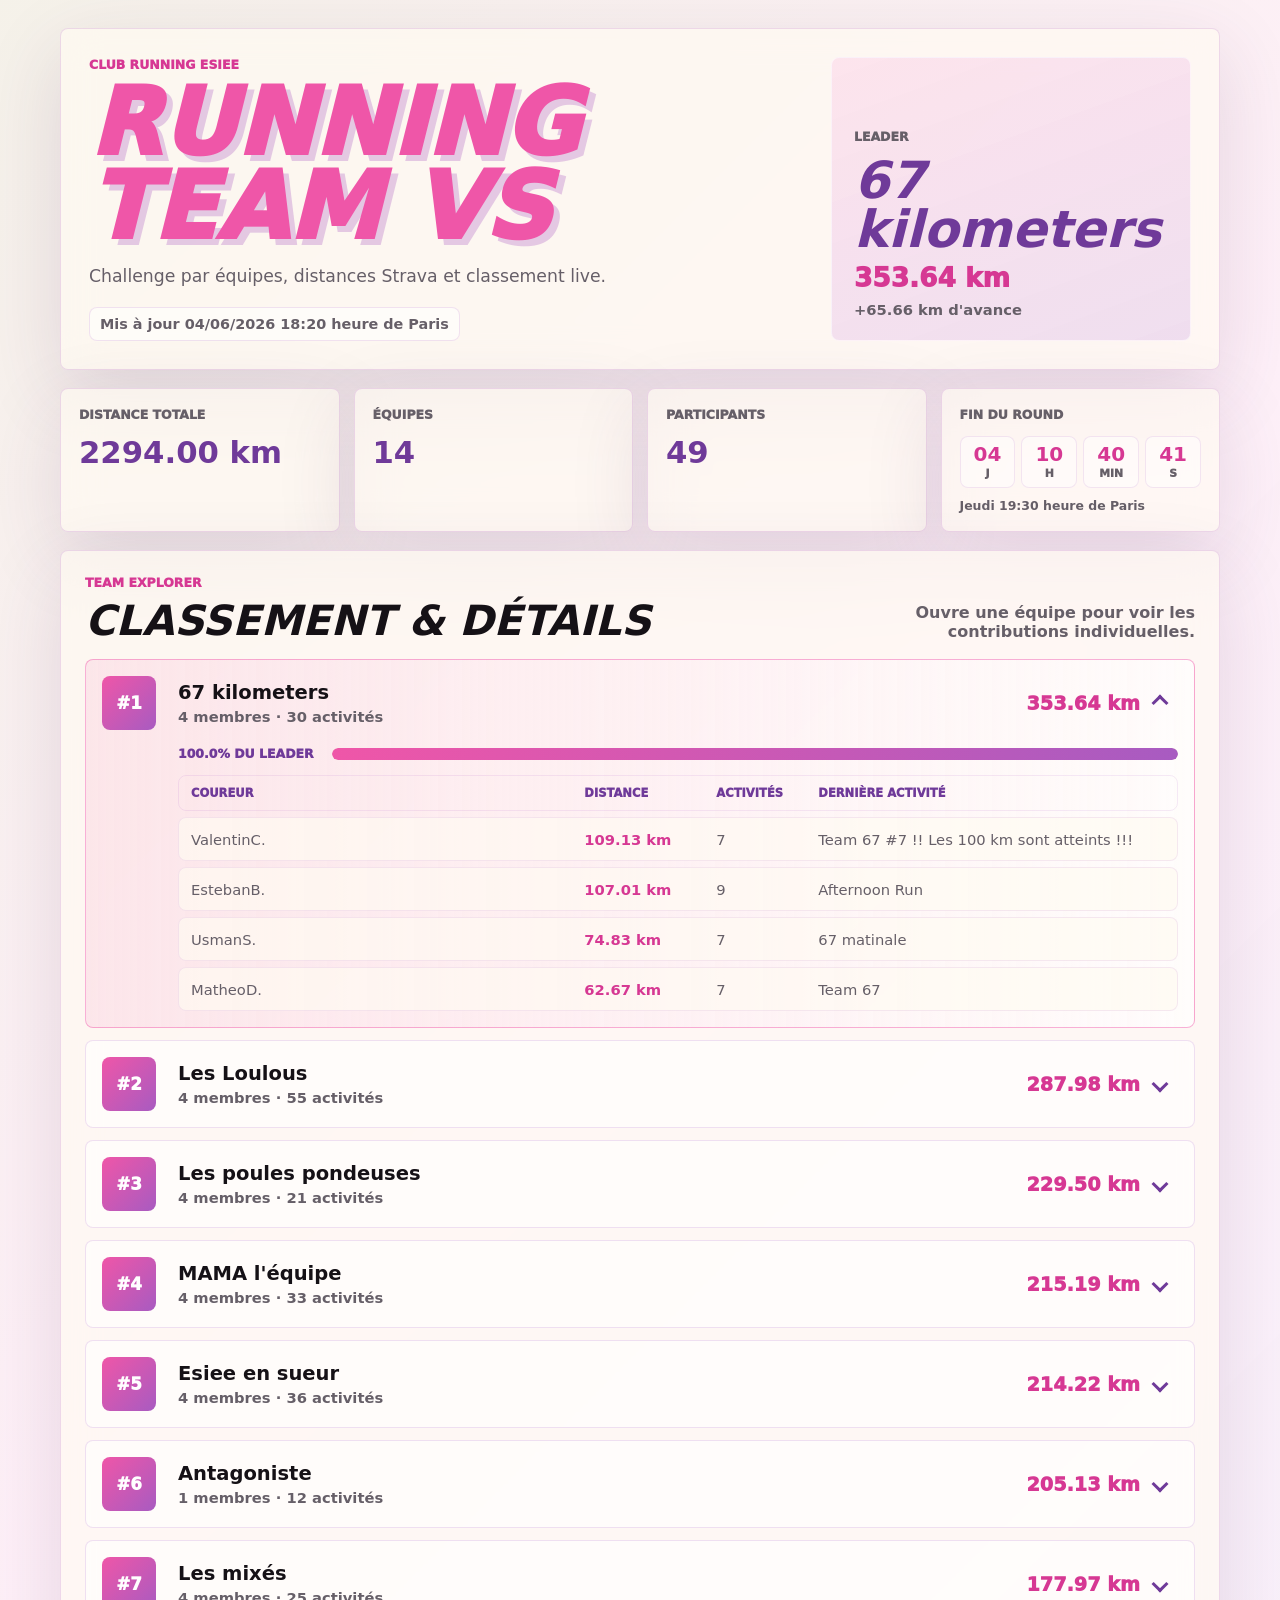
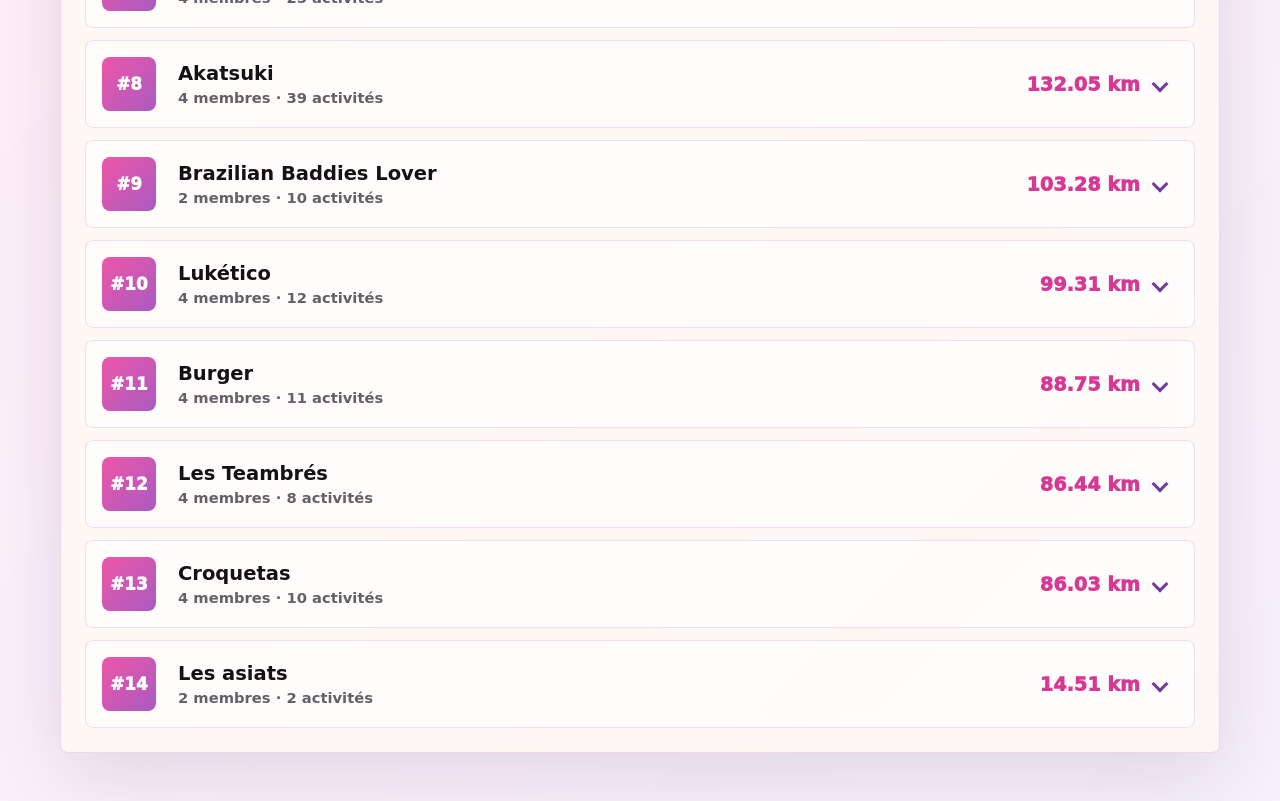
==== docs/index.html @ a60a313a "Update Strava data and site" ====
<!doctype html>
<html lang="fr">
  <head>
    <meta charset="utf-8" />
    <meta name="viewport" content="width=device-width, initial-scale=1" />
    <title>Running Team VS</title>
    <link rel="stylesheet" href="static/styles.css?v=1779998149" />
    <link rel="icon" type="image/png" href="static/favicon.png">
  </head>
  <body>
    <div class="page-shell">
      <header class="hero glass-panel">
        <div class="hero-copy">
          <p class="eyebrow">Club Running ESIEE</p>
          <h1>Running Team VS</h1>
          <p class="hero-text">Challenge par équipes, distances Strava et classement live.</p>
          
            <p class="updated">Mis à jour 04/06/2026 18:20 heure de Paris</p>
          
        </div>

        <aside class="leader-panel" aria-label="Équipe en tête">
          <span class="panel-label">Leader</span>
          <strong>67 kilometers</strong>
          <span>353.64 km</span>
          
            <small>+65.66 km d'avance</small>
          
        </aside>
      </header>

      <main>
        <section class="metrics" aria-label="Résumé du challenge">
          <article class="metric-card glass-panel">
            <span class="metric-label">Distance totale</span>
            <strong>2294.00 km</strong>
          </article>
          <article class="metric-card glass-panel">
            <span class="metric-label">Équipes</span>
            <strong>14</strong>
          </article>
          <article class="metric-card glass-panel">
            <span class="metric-label">Participants</span>
            <strong>49</strong>
          </article>
          <article class="metric-card countdown-card glass-panel" aria-live="polite">
            <span class="metric-label">Fin du round</span>
            <div class="countdown" data-countdown>
              <span><strong data-days>--</strong><small>j</small></span>
              <span><strong data-hours>--</strong><small>h</small></span>
              <span><strong data-minutes>--</strong><small>min</small></span>
              <span><strong data-seconds>--</strong><small>s</small></span>
            </div>
            <p data-countdown-label>Jeudi 19:30 heure de Paris</p>
          </article>
        </section>

        <section class="leaderboard glass-panel" aria-label="Explorateur des équipes">
          <div class="section-heading">
            <div>
              <p class="eyebrow">Team explorer</p>
              <h2>Classement & détails</h2>
            </div>
            <p>Ouvre une équipe pour voir les contributions individuelles.</p>
          </div>

          <div class="team-list">
            
              <details class="team-card is-leading" open>
                <summary>
                  <span class="rank">#1</span>
                  <span class="team-summary">
                    <span class="team-title">67 kilometers</span>
                    <span class="team-subline">4 membres · 30 activités</span>
                  </span>
                  <span class="team-score">353.64 km</span>
                  <span class="chevron" aria-hidden="true"></span>
                </summary>

                <div class="team-details">
                  <div class="progress-row">
                    <span>100.0% du leader</span>
                    <div class="progress-track" aria-label="100.0 pour cent du leader">
                      <span style="width: 100.0%"></span>
                    </div>
                  </div>

                  <div class="member-table" role="table" aria-label="Contributions individuelles">
                    <div class="member-row member-head" role="row">
                      <span role="columnheader">Coureur</span>
                      <span role="columnheader">Distance</span>
                      <span role="columnheader">Activités</span>
                      <span role="columnheader">Dernière activité</span>
                    </div>
                    
                      <div class="member-row" role="row">
                        <span role="cell" data-label="Coureur">ValentinC.</span>
                        <strong role="cell" data-label="Distance">109.13 km</strong>
                        <span role="cell" data-label="Activités">7</span>
                        <span role="cell" data-label="Dernière activité">Team 67 #7 !!
Les 100 km sont atteints !!!</span>
                      </div>
                    
                      <div class="member-row" role="row">
                        <span role="cell" data-label="Coureur">EstebanB.</span>
                        <strong role="cell" data-label="Distance">107.01 km</strong>
                        <span role="cell" data-label="Activités">9</span>
                        <span role="cell" data-label="Dernière activité">Afternoon Run</span>
                      </div>
                    
                      <div class="member-row" role="row">
                        <span role="cell" data-label="Coureur">UsmanS.</span>
                        <strong role="cell" data-label="Distance">74.83 km</strong>
                        <span role="cell" data-label="Activités">7</span>
                        <span role="cell" data-label="Dernière activité">67 matinale</span>
                      </div>
                    
                      <div class="member-row" role="row">
                        <span role="cell" data-label="Coureur">MatheoD.</span>
                        <strong role="cell" data-label="Distance">62.67 km</strong>
                        <span role="cell" data-label="Activités">7</span>
                        <span role="cell" data-label="Dernière activité">Team 67</span>
                      </div>
                    
                  </div>
                </div>
              </details>
            
              <details class="team-card" >
                <summary>
                  <span class="rank">#2</span>
                  <span class="team-summary">
                    <span class="team-title">Les Loulous</span>
                    <span class="team-subline">4 membres · 55 activités</span>
                  </span>
                  <span class="team-score">287.98 km</span>
                  <span class="chevron" aria-hidden="true"></span>
                </summary>

                <div class="team-details">
                  <div class="progress-row">
                    <span>81.4% du leader</span>
                    <div class="progress-track" aria-label="81.4 pour cent du leader">
                      <span style="width: 81.4%"></span>
                    </div>
                  </div>

                  <div class="member-table" role="table" aria-label="Contributions individuelles">
                    <div class="member-row member-head" role="row">
                      <span role="columnheader">Coureur</span>
                      <span role="columnheader">Distance</span>
                      <span role="columnheader">Activités</span>
                      <span role="columnheader">Dernière activité</span>
                    </div>
                    
                      <div class="member-row" role="row">
                        <span role="cell" data-label="Coureur">CelestinL.</span>
                        <strong role="cell" data-label="Distance">112.19 km</strong>
                        <span role="cell" data-label="Activités">8</span>
                        <span role="cell" data-label="Dernière activité">J’pensais pas que vous étiez des poucaves déçu de vous, j’pensais que vous étiez plus marrant</span>
                      </div>
                    
                      <div class="member-row" role="row">
                        <span role="cell" data-label="Coureur">LucasL.</span>
                        <strong role="cell" data-label="Distance">69.80 km</strong>
                        <span role="cell" data-label="Activités">15</span>
                        <span role="cell" data-label="Dernière activité">Course à pied dans l&#39;après-midi</span>
                      </div>
                    
                      <div class="member-row" role="row">
                        <span role="cell" data-label="Coureur">EnzoL.</span>
                        <strong role="cell" data-label="Distance">55.92 km</strong>
                        <span role="cell" data-label="Activités">23</span>
                        <span role="cell" data-label="Dernière activité">Course à pied du midi</span>
                      </div>
                    
                      <div class="member-row" role="row">
                        <span role="cell" data-label="Coureur">ThibaultL.</span>
                        <strong role="cell" data-label="Distance">50.07 km</strong>
                        <span role="cell" data-label="Activités">9</span>
                        <span role="cell" data-label="Dernière activité">Course à pied dans l&#39;après-midi</span>
                      </div>
                    
                  </div>
                </div>
              </details>
            
              <details class="team-card" >
                <summary>
                  <span class="rank">#3</span>
                  <span class="team-summary">
                    <span class="team-title">Les poules pondeuses</span>
                    <span class="team-subline">4 membres · 21 activités</span>
                  </span>
                  <span class="team-score">229.50 km</span>
                  <span class="chevron" aria-hidden="true"></span>
                </summary>

                <div class="team-details">
                  <div class="progress-row">
                    <span>64.9% du leader</span>
                    <div class="progress-track" aria-label="64.9 pour cent du leader">
                      <span style="width: 64.9%"></span>
                    </div>
                  </div>

                  <div class="member-table" role="table" aria-label="Contributions individuelles">
                    <div class="member-row member-head" role="row">
                      <span role="columnheader">Coureur</span>
                      <span role="columnheader">Distance</span>
                      <span role="columnheader">Activités</span>
                      <span role="columnheader">Dernière activité</span>
                    </div>
                    
                      <div class="member-row" role="row">
                        <span role="cell" data-label="Coureur">VincentP.</span>
                        <strong role="cell" data-label="Distance">84.54 km</strong>
                        <span role="cell" data-label="Activités">7</span>
                        <span role="cell" data-label="Dernière activité">Odpolední běh</span>
                      </div>
                    
                      <div class="member-row" role="row">
                        <span role="cell" data-label="Coureur">ClementL.</span>
                        <strong role="cell" data-label="Distance">55.53 km</strong>
                        <span role="cell" data-label="Activités">3</span>
                        <span role="cell" data-label="Dernière activité">Course à pied dans l&#39;après-midi</span>
                      </div>
                    
                      <div class="member-row" role="row">
                        <span role="cell" data-label="Coureur">YaelS.</span>
                        <strong role="cell" data-label="Distance">52.24 km</strong>
                        <span role="cell" data-label="Activités">6</span>
                        <span role="cell" data-label="Dernière activité">Lunch Run</span>
                      </div>
                    
                      <div class="member-row" role="row">
                        <span role="cell" data-label="Coureur">LeonR.</span>
                        <strong role="cell" data-label="Distance">37.19 km</strong>
                        <span role="cell" data-label="Activités">5</span>
                        <span role="cell" data-label="Dernière activité">Course à pied du midi</span>
                      </div>
                    
                  </div>
                </div>
              </details>
            
              <details class="team-card" >
                <summary>
                  <span class="rank">#4</span>
                  <span class="team-summary">
                    <span class="team-title">MAMA l&#39;équipe</span>
                    <span class="team-subline">4 membres · 33 activités</span>
                  </span>
                  <span class="team-score">215.19 km</span>
                  <span class="chevron" aria-hidden="true"></span>
                </summary>

                <div class="team-details">
                  <div class="progress-row">
                    <span>60.9% du leader</span>
                    <div class="progress-track" aria-label="60.9 pour cent du leader">
                      <span style="width: 60.9%"></span>
                    </div>
                  </div>

                  <div class="member-table" role="table" aria-label="Contributions individuelles">
                    <div class="member-row member-head" role="row">
                      <span role="columnheader">Coureur</span>
                      <span role="columnheader">Distance</span>
                      <span role="columnheader">Activités</span>
                      <span role="columnheader">Dernière activité</span>
                    </div>
                    
                      <div class="member-row" role="row">
                        <span role="cell" data-label="Coureur">AntoL.</span>
                        <strong role="cell" data-label="Distance">86.00 km</strong>
                        <span role="cell" data-label="Activités">10</span>
                        <span role="cell" data-label="Dernière activité">Petit 15 km dans le bon</span>
                      </div>
                    
                      <div class="member-row" role="row">
                        <span role="cell" data-label="Coureur">AgatheM.</span>
                        <strong role="cell" data-label="Distance">61.92 km</strong>
                        <span role="cell" data-label="Activités">12</span>
                        <span role="cell" data-label="Dernière activité">Dans les pas de Mathis</span>
                      </div>
                    
                      <div class="member-row" role="row">
                        <span role="cell" data-label="Coureur">Mederic</span>
                        <strong role="cell" data-label="Distance">35.89 km</strong>
                        <span role="cell" data-label="Activités">7</span>
                        <span role="cell" data-label="Dernière activité">Course à pied dans l&#39;après-midi</span>
                      </div>
                    
                      <div class="member-row" role="row">
                        <span role="cell" data-label="Coureur">MathisG.</span>
                        <strong role="cell" data-label="Distance">31.37 km</strong>
                        <span role="cell" data-label="Activités">4</span>
                        <span role="cell" data-label="Dernière activité">Course à pied le matin</span>
                      </div>
                    
                  </div>
                </div>
              </details>
            
              <details class="team-card" >
                <summary>
                  <span class="rank">#5</span>
                  <span class="team-summary">
                    <span class="team-title">Esiee en sueur</span>
                    <span class="team-subline">4 membres · 36 activités</span>
                  </span>
                  <span class="team-score">214.22 km</span>
                  <span class="chevron" aria-hidden="true"></span>
                </summary>

                <div class="team-details">
                  <div class="progress-row">
                    <span>60.6% du leader</span>
                    <div class="progress-track" aria-label="60.6 pour cent du leader">
                      <span style="width: 60.6%"></span>
                    </div>
                  </div>

                  <div class="member-table" role="table" aria-label="Contributions individuelles">
                    <div class="member-row member-head" role="row">
                      <span role="columnheader">Coureur</span>
                      <span role="columnheader">Distance</span>
                      <span role="columnheader">Activités</span>
                      <span role="columnheader">Dernière activité</span>
                    </div>
                    
                      <div class="member-row" role="row">
                        <span role="cell" data-label="Coureur">BenB.</span>
                        <strong role="cell" data-label="Distance">63.37 km</strong>
                        <span role="cell" data-label="Activités">6</span>
                        <span role="cell" data-label="Dernière activité">Course à pied en soirée</span>
                      </div>
                    
                      <div class="member-row" role="row">
                        <span role="cell" data-label="Coureur">EthanS.</span>
                        <strong role="cell" data-label="Distance">52.89 km</strong>
                        <span role="cell" data-label="Activités">7</span>
                        <span role="cell" data-label="Dernière activité">Course à pied dans l&#39;après-midi</span>
                      </div>
                    
                      <div class="member-row" role="row">
                        <span role="cell" data-label="Coureur">ClémentG.</span>
                        <strong role="cell" data-label="Distance">50.28 km</strong>
                        <span role="cell" data-label="Activités">11</span>
                        <span role="cell" data-label="Dernière activité">Afternoon Run</span>
                      </div>
                    
                      <div class="member-row" role="row">
                        <span role="cell" data-label="Coureur">RomaneJ.</span>
                        <strong role="cell" data-label="Distance">47.68 km</strong>
                        <span role="cell" data-label="Activités">12</span>
                        <span role="cell" data-label="Dernière activité">Course à pied du midi</span>
                      </div>
                    
                  </div>
                </div>
              </details>
            
              <details class="team-card" >
                <summary>
                  <span class="rank">#6</span>
                  <span class="team-summary">
                    <span class="team-title">Antagoniste</span>
                    <span class="team-subline">1 membres · 12 activités</span>
                  </span>
                  <span class="team-score">205.13 km</span>
                  <span class="chevron" aria-hidden="true"></span>
                </summary>

                <div class="team-details">
                  <div class="progress-row">
                    <span>58.0% du leader</span>
                    <div class="progress-track" aria-label="58.0 pour cent du leader">
                      <span style="width: 58.0%"></span>
                    </div>
                  </div>

                  <div class="member-table" role="table" aria-label="Contributions individuelles">
                    <div class="member-row member-head" role="row">
                      <span role="columnheader">Coureur</span>
                      <span role="columnheader">Distance</span>
                      <span role="columnheader">Activités</span>
                      <span role="columnheader">Dernière activité</span>
                    </div>
                    
                      <div class="member-row" role="row">
                        <span role="cell" data-label="Coureur">StanislasD.</span>
                        <strong role="cell" data-label="Distance">205.13 km</strong>
                        <span role="cell" data-label="Activités">12</span>
                        <span role="cell" data-label="Dernière activité">Les jambes cuites c&#39;est la fin pour moi</span>
                      </div>
                    
                  </div>
                </div>
              </details>
            
              <details class="team-card" >
                <summary>
                  <span class="rank">#7</span>
                  <span class="team-summary">
                    <span class="team-title">Les mixés</span>
                    <span class="team-subline">4 membres · 25 activités</span>
                  </span>
                  <span class="team-score">177.97 km</span>
                  <span class="chevron" aria-hidden="true"></span>
                </summary>

                <div class="team-details">
                  <div class="progress-row">
                    <span>50.3% du leader</span>
                    <div class="progress-track" aria-label="50.3 pour cent du leader">
                      <span style="width: 50.3%"></span>
                    </div>
                  </div>

                  <div class="member-table" role="table" aria-label="Contributions individuelles">
                    <div class="member-row member-head" role="row">
                      <span role="columnheader">Coureur</span>
                      <span role="columnheader">Distance</span>
                      <span role="columnheader">Activités</span>
                      <span role="columnheader">Dernière activité</span>
                    </div>
                    
                      <div class="member-row" role="row">
                        <span role="cell" data-label="Coureur">sg.</span>
                        <strong role="cell" data-label="Distance">56.85 km</strong>
                        <span role="cell" data-label="Activités">9</span>
                        <span role="cell" data-label="Dernière activité">Marche le soir</span>
                      </div>
                    
                      <div class="member-row" role="row">
                        <span role="cell" data-label="Coureur">CorentinB.</span>
                        <strong role="cell" data-label="Distance">42.24 km</strong>
                        <span role="cell" data-label="Activités">4</span>
                        <span role="cell" data-label="Dernière activité">Course à pied en soirée</span>
                      </div>
                    
                      <div class="member-row" role="row">
                        <span role="cell" data-label="Coureur">ThéoD.</span>
                        <strong role="cell" data-label="Distance">40.97 km</strong>
                        <span role="cell" data-label="Activités">7</span>
                        <span role="cell" data-label="Dernière activité">Evening Run</span>
                      </div>
                    
                      <div class="member-row" role="row">
                        <span role="cell" data-label="Coureur">KévinB.</span>
                        <strong role="cell" data-label="Distance">37.91 km</strong>
                        <span role="cell" data-label="Activités">5</span>
                        <span role="cell" data-label="Dernière activité">Evening Run</span>
                      </div>
                    
                  </div>
                </div>
              </details>
            
              <details class="team-card" >
                <summary>
                  <span class="rank">#8</span>
                  <span class="team-summary">
                    <span class="team-title">Akatsuki</span>
                    <span class="team-subline">4 membres · 39 activités</span>
                  </span>
                  <span class="team-score">132.05 km</span>
                  <span class="chevron" aria-hidden="true"></span>
                </summary>

                <div class="team-details">
                  <div class="progress-row">
                    <span>37.3% du leader</span>
                    <div class="progress-track" aria-label="37.3 pour cent du leader">
                      <span style="width: 37.3%"></span>
                    </div>
                  </div>

                  <div class="member-table" role="table" aria-label="Contributions individuelles">
                    <div class="member-row member-head" role="row">
                      <span role="columnheader">Coureur</span>
                      <span role="columnheader">Distance</span>
                      <span role="columnheader">Activités</span>
                      <span role="columnheader">Dernière activité</span>
                    </div>
                    
                      <div class="member-row" role="row">
                        <span role="cell" data-label="Coureur">SteveD.</span>
                        <strong role="cell" data-label="Distance">55.53 km</strong>
                        <span role="cell" data-label="Activités">25</span>
                        <span role="cell" data-label="Dernière activité">Course à pied dans l&#39;après-midi</span>
                      </div>
                    
                      <div class="member-row" role="row">
                        <span role="cell" data-label="Coureur">GeorgeM.</span>
                        <strong role="cell" data-label="Distance">35.49 km</strong>
                        <span role="cell" data-label="Activités">4</span>
                        <span role="cell" data-label="Dernière activité">Vélo</span>
                      </div>
                    
                      <div class="member-row" role="row">
                        <span role="cell" data-label="Coureur">LucieD.</span>
                        <strong role="cell" data-label="Distance">21.18 km</strong>
                        <span role="cell" data-label="Activités">4</span>
                        <span role="cell" data-label="Dernière activité">Course à pied dans l&#39;après-midi</span>
                      </div>
                    
                      <div class="member-row" role="row">
                        <span role="cell" data-label="Coureur">NolanP.</span>
                        <strong role="cell" data-label="Distance">19.84 km</strong>
                        <span role="cell" data-label="Activités">6</span>
                        <span role="cell" data-label="Dernière activité">Course à pied dans l&#39;après-midi</span>
                      </div>
                    
                  </div>
                </div>
              </details>
            
              <details class="team-card" >
                <summary>
                  <span class="rank">#9</span>
                  <span class="team-summary">
                    <span class="team-title">Brazilian Baddies Lover</span>
                    <span class="team-subline">2 membres · 10 activités</span>
                  </span>
                  <span class="team-score">103.28 km</span>
                  <span class="chevron" aria-hidden="true"></span>
                </summary>

                <div class="team-details">
                  <div class="progress-row">
                    <span>29.2% du leader</span>
                    <div class="progress-track" aria-label="29.2 pour cent du leader">
                      <span style="width: 29.2%"></span>
                    </div>
                  </div>

                  <div class="member-table" role="table" aria-label="Contributions individuelles">
                    <div class="member-row member-head" role="row">
                      <span role="columnheader">Coureur</span>
                      <span role="columnheader">Distance</span>
                      <span role="columnheader">Activités</span>
                      <span role="columnheader">Dernière activité</span>
                    </div>
                    
                      <div class="member-row" role="row">
                        <span role="cell" data-label="Coureur">NoahB.</span>
                        <strong role="cell" data-label="Distance">52.40 km</strong>
                        <span role="cell" data-label="Activités">5</span>
                        <span role="cell" data-label="Dernière activité">Course à pied matinale</span>
                      </div>
                    
                      <div class="member-row" role="row">
                        <span role="cell" data-label="Coureur">Honorable</span>
                        <strong role="cell" data-label="Distance">50.88 km</strong>
                        <span role="cell" data-label="Activités">5</span>
                        <span role="cell" data-label="Dernière activité">Kill cam fiesta 🎉</span>
                      </div>
                    
                  </div>
                </div>
              </details>
            
              <details class="team-card" >
                <summary>
                  <span class="rank">#10</span>
                  <span class="team-summary">
                    <span class="team-title">Lukético</span>
                    <span class="team-subline">4 membres · 12 activités</span>
                  </span>
                  <span class="team-score">99.31 km</span>
                  <span class="chevron" aria-hidden="true"></span>
                </summary>

                <div class="team-details">
                  <div class="progress-row">
                    <span>28.1% du leader</span>
                    <div class="progress-track" aria-label="28.1 pour cent du leader">
                      <span style="width: 28.1%"></span>
                    </div>
                  </div>

                  <div class="member-table" role="table" aria-label="Contributions individuelles">
                    <div class="member-row member-head" role="row">
                      <span role="columnheader">Coureur</span>
                      <span role="columnheader">Distance</span>
                      <span role="columnheader">Activités</span>
                      <span role="columnheader">Dernière activité</span>
                    </div>
                    
                      <div class="member-row" role="row">
                        <span role="cell" data-label="Coureur">CorentinP.</span>
                        <strong role="cell" data-label="Distance">49.07 km</strong>
                        <span role="cell" data-label="Activités">5</span>
                        <span role="cell" data-label="Dernière activité">Course à pied en soirée</span>
                      </div>
                    
                      <div class="member-row" role="row">
                        <span role="cell" data-label="Coureur">TimothéeP.</span>
                        <strong role="cell" data-label="Distance">30.10 km</strong>
                        <span role="cell" data-label="Activités">3</span>
                        <span role="cell" data-label="Dernière activité">Course à pied en soirée</span>
                      </div>
                    
                      <div class="member-row" role="row">
                        <span role="cell" data-label="Coureur">LucienP.</span>
                        <strong role="cell" data-label="Distance">20.14 km</strong>
                        <span role="cell" data-label="Activités">4</span>
                        <span role="cell" data-label="Dernière activité">Départ de champion finish pas très bon 🫪</span>
                      </div>
                    
                      <div class="member-row" role="row">
                        <span role="cell" data-label="Coureur">KevinP.</span>
                        <strong role="cell" data-label="Distance">0.00 km</strong>
                        <span role="cell" data-label="Activités">0</span>
                        <span role="cell" data-label="Dernière activité">Aucune activité comptée</span>
                      </div>
                    
                  </div>
                </div>
              </details>
            
              <details class="team-card" >
                <summary>
                  <span class="rank">#11</span>
                  <span class="team-summary">
                    <span class="team-title">Burger</span>
                    <span class="team-subline">4 membres · 11 activités</span>
                  </span>
                  <span class="team-score">88.75 km</span>
                  <span class="chevron" aria-hidden="true"></span>
                </summary>

                <div class="team-details">
                  <div class="progress-row">
                    <span>25.1% du leader</span>
                    <div class="progress-track" aria-label="25.1 pour cent du leader">
                      <span style="width: 25.1%"></span>
                    </div>
                  </div>

                  <div class="member-table" role="table" aria-label="Contributions individuelles">
                    <div class="member-row member-head" role="row">
                      <span role="columnheader">Coureur</span>
                      <span role="columnheader">Distance</span>
                      <span role="columnheader">Activités</span>
                      <span role="columnheader">Dernière activité</span>
                    </div>
                    
                      <div class="member-row" role="row">
                        <span role="cell" data-label="Coureur">BaptisteM.</span>
                        <strong role="cell" data-label="Distance">39.38 km</strong>
                        <span role="cell" data-label="Activités">5</span>
                        <span role="cell" data-label="Dernière activité">Evening Run</span>
                      </div>
                    
                      <div class="member-row" role="row">
                        <span role="cell" data-label="Coureur">SelmaR.</span>
                        <strong role="cell" data-label="Distance">31.54 km</strong>
                        <span role="cell" data-label="Activités">4</span>
                        <span role="cell" data-label="Dernière activité">Entraînement Jules verne</span>
                      </div>
                    
                      <div class="member-row" role="row">
                        <span role="cell" data-label="Coureur">CamilleF.</span>
                        <strong role="cell" data-label="Distance">17.83 km</strong>
                        <span role="cell" data-label="Activités">2</span>
                        <span role="cell" data-label="Dernière activité">Course à pied le soir</span>
                      </div>
                    
                      <div class="member-row" role="row">
                        <span role="cell" data-label="Coureur">SachaB.</span>
                        <strong role="cell" data-label="Distance">0.00 km</strong>
                        <span role="cell" data-label="Activités">0</span>
                        <span role="cell" data-label="Dernière activité">Aucune activité comptée</span>
                      </div>
                    
                  </div>
                </div>
              </details>
            
              <details class="team-card" >
                <summary>
                  <span class="rank">#12</span>
                  <span class="team-summary">
                    <span class="team-title">Les Teambrés</span>
                    <span class="team-subline">4 membres · 8 activités</span>
                  </span>
                  <span class="team-score">86.44 km</span>
                  <span class="chevron" aria-hidden="true"></span>
                </summary>

                <div class="team-details">
                  <div class="progress-row">
                    <span>24.4% du leader</span>
                    <div class="progress-track" aria-label="24.4 pour cent du leader">
                      <span style="width: 24.4%"></span>
                    </div>
                  </div>

                  <div class="member-table" role="table" aria-label="Contributions individuelles">
                    <div class="member-row member-head" role="row">
                      <span role="columnheader">Coureur</span>
                      <span role="columnheader">Distance</span>
                      <span role="columnheader">Activités</span>
                      <span role="columnheader">Dernière activité</span>
                    </div>
                    
                      <div class="member-row" role="row">
                        <span role="cell" data-label="Coureur">RomainP.</span>
                        <strong role="cell" data-label="Distance">41.77 km</strong>
                        <span role="cell" data-label="Activités">4</span>
                        <span role="cell" data-label="Dernière activité">Marquage du territoire pour assouvir la dominance</span>
                      </div>
                    
                      <div class="member-row" role="row">
                        <span role="cell" data-label="Coureur">ArsèneD.</span>
                        <strong role="cell" data-label="Distance">24.47 km</strong>
                        <span role="cell" data-label="Activités">2</span>
                        <span role="cell" data-label="Dernière activité">C&#39;était atroce</span>
                      </div>
                    
                      <div class="member-row" role="row">
                        <span role="cell" data-label="Coureur">PabloC.</span>
                        <strong role="cell" data-label="Distance">20.20 km</strong>
                        <span role="cell" data-label="Activités">2</span>
                        <span role="cell" data-label="Dernière activité">Night Run</span>
                      </div>
                    
                      <div class="member-row" role="row">
                        <span role="cell" data-label="Coureur">ThomasL.</span>
                        <strong role="cell" data-label="Distance">0.00 km</strong>
                        <span role="cell" data-label="Activités">0</span>
                        <span role="cell" data-label="Dernière activité">Aucune activité comptée</span>
                      </div>
                    
                  </div>
                </div>
              </details>
            
              <details class="team-card" >
                <summary>
                  <span class="rank">#13</span>
                  <span class="team-summary">
                    <span class="team-title">Croquetas</span>
                    <span class="team-subline">4 membres · 10 activités</span>
                  </span>
                  <span class="team-score">86.03 km</span>
                  <span class="chevron" aria-hidden="true"></span>
                </summary>

                <div class="team-details">
                  <div class="progress-row">
                    <span>24.3% du leader</span>
                    <div class="progress-track" aria-label="24.3 pour cent du leader">
                      <span style="width: 24.3%"></span>
                    </div>
                  </div>

                  <div class="member-table" role="table" aria-label="Contributions individuelles">
                    <div class="member-row member-head" role="row">
                      <span role="columnheader">Coureur</span>
                      <span role="columnheader">Distance</span>
                      <span role="columnheader">Activités</span>
                      <span role="columnheader">Dernière activité</span>
                    </div>
                    
                      <div class="member-row" role="row">
                        <span role="cell" data-label="Coureur">JulianD.</span>
                        <strong role="cell" data-label="Distance">37.70 km</strong>
                        <span role="cell" data-label="Activités">3</span>
                        <span role="cell" data-label="Dernière activité">ouai pas mal les cours</span>
                      </div>
                    
                      <div class="member-row" role="row">
                        <span role="cell" data-label="Coureur">VlIB.</span>
                        <strong role="cell" data-label="Distance">25.88 km</strong>
                        <span role="cell" data-label="Activités">2</span>
                        <span role="cell" data-label="Dernière activité">Course à pied de nuit</span>
                      </div>
                    
                      <div class="member-row" role="row">
                        <span role="cell" data-label="Coureur">AlejandraS.</span>
                        <strong role="cell" data-label="Distance">20.45 km</strong>
                        <span role="cell" data-label="Activités">4</span>
                        <span role="cell" data-label="Dernière activité">Afternoon Run</span>
                      </div>
                    
                      <div class="member-row" role="row">
                        <span role="cell" data-label="Coureur">SamyA.</span>
                        <strong role="cell" data-label="Distance">2.01 km</strong>
                        <span role="cell" data-label="Activités">1</span>
                        <span role="cell" data-label="Dernière activité">Échauffement je crois</span>
                      </div>
                    
                  </div>
                </div>
              </details>
            
              <details class="team-card" >
                <summary>
                  <span class="rank">#14</span>
                  <span class="team-summary">
                    <span class="team-title">Les asiats</span>
                    <span class="team-subline">2 membres · 2 activités</span>
                  </span>
                  <span class="team-score">14.51 km</span>
                  <span class="chevron" aria-hidden="true"></span>
                </summary>

                <div class="team-details">
                  <div class="progress-row">
                    <span>4.1% du leader</span>
                    <div class="progress-track" aria-label="4.1 pour cent du leader">
                      <span style="width: 4.1%"></span>
                    </div>
                  </div>

                  <div class="member-table" role="table" aria-label="Contributions individuelles">
                    <div class="member-row member-head" role="row">
                      <span role="columnheader">Coureur</span>
                      <span role="columnheader">Distance</span>
                      <span role="columnheader">Activités</span>
                      <span role="columnheader">Dernière activité</span>
                    </div>
                    
                      <div class="member-row" role="row">
                        <span role="cell" data-label="Coureur">LyneV.</span>
                        <strong role="cell" data-label="Distance">14.51 km</strong>
                        <span role="cell" data-label="Activités">2</span>
                        <span role="cell" data-label="Dernière activité">J-3 : Sortie de recup</span>
                      </div>
                    
                      <div class="member-row" role="row">
                        <span role="cell" data-label="Coureur">CamilleK.</span>
                        <strong role="cell" data-label="Distance">0.00 km</strong>
                        <span role="cell" data-label="Activités">0</span>
                        <span role="cell" data-label="Dernière activité">Aucune activité comptée</span>
                      </div>
                    
                  </div>
                </div>
              </details>
            
          </div>
        </section>
      </main>
    </div>

    <script>
      const parisFormatter = new Intl.DateTimeFormat("en-CA", {
        timeZone: "Europe/Paris",
        year: "numeric",
        month: "2-digit",
        day: "2-digit",
        hour: "2-digit",
        minute: "2-digit",
        second: "2-digit",
        hour12: false,
      });

      function parisParts(date) {
        const parts = Object.fromEntries(parisFormatter.formatToParts(date).map((part) => [part.type, part.value]));
        return {
          year: Number(parts.year),
          month: Number(parts.month),
          day: Number(parts.day),
          hour: Number(parts.hour),
          minute: Number(parts.minute),
          second: Number(parts.second),
        };
      }

      function parisLocalToUtc(year, month, day, hour, minute, second) {
        let utc = Date.UTC(year, month - 1, day, hour, minute, second);
        for (let i = 0; i < 2; i += 1) {
          const parts = parisParts(new Date(utc));
          const parisAsUtc = Date.UTC(parts.year, parts.month - 1, parts.day, parts.hour, parts.minute, parts.second);
          utc -= parisAsUtc - Date.UTC(year, month - 1, day, hour, minute, second);
        }
        return utc;
      }

      function nextRoundEnd(now = new Date()) {
        const parts = parisParts(now);
        const parisTodayUtc = Date.UTC(parts.year, parts.month - 1, parts.day);
        const weekday = new Date(parisTodayUtc).getUTCDay();
        const thursday = 4;
        let daysUntilThursday = (thursday - weekday + 7) % 7;
        if (
          daysUntilThursday === 0 && (parts.hour > 19 || (parts.hour === 19 && (parts.minute > 30 || parts.second > 0)))
        ) {
            daysUntilThursday = 7;
        }
        const targetDay = new Date(Date.UTC(parts.year, parts.month - 1, parts.day + daysUntilThursday));
        return parisLocalToUtc(
          targetDay.getUTCFullYear(),
          targetDay.getUTCMonth() + 1,
          targetDay.getUTCDate(),
          19,
          30,
          0,
        );
     }

      function renderCountdown() {
        const target = nextRoundEnd();
        let remaining = Math.max(0, target - Date.now());
        const days = Math.floor(remaining / 86400000);
        remaining -= days * 86400000;
        const hours = Math.floor(remaining / 3600000);
        remaining -= hours * 3600000;
        const minutes = Math.floor(remaining / 60000);
        remaining -= minutes * 60000;
        const seconds = Math.floor(remaining / 1000);

        document.querySelector("[data-days]").textContent = String(days).padStart(2, "0");
        document.querySelector("[data-hours]").textContent = String(hours).padStart(2, "0");
        document.querySelector("[data-minutes]").textContent = String(minutes).padStart(2, "0");
        document.querySelector("[data-seconds]").textContent = String(seconds).padStart(2, "0");
      }

      renderCountdown();
      window.setInterval(renderCountdown, 1000);
    </script>
  </body>
</html>
---- docs/static/styles.css ----
:root {
  --ink: #151116;
  --muted: #665f68;
  --paper: #f5f1e9;
  --panel: rgba(255, 250, 242, 0.66);
  --line: rgba(168, 91, 193, 0.2);
  --pink: #ef56a8;
  --pink-deep: #d63893;
  --violet: #a85bc1;
  --violet-deep: #6f3a99;
  --sun: #f0d789;
  font-family: Inter, ui-sans-serif, system-ui, -apple-system, BlinkMacSystemFont, "Segoe UI", sans-serif;
  background: var(--paper);
  color: var(--ink);
}

* {
  box-sizing: border-box;
}

body {
  min-height: 100vh;
  margin: 0;
  background:
    linear-gradient(135deg, rgba(245, 241, 233, 0.9), rgba(255, 239, 249, 0.9) 42%, rgba(247, 241, 254, 0.92)),
    var(--paper);
}

body::before {
  position: fixed;
  inset: 0;
  z-index: -1;
  content: "";
  background-image:
    linear-gradient(150deg, rgba(239, 86, 168, 0.14), transparent 34%, rgba(168, 91, 193, 0.12) 68%, transparent),
    linear-gradient(115deg, transparent 0 42px, rgba(168, 91, 193, 0.08) 43px 44px, transparent 45px 86px);
}

.page-shell {
  width: min(1160px, calc(100% - 32px));
  margin: 0 auto;
  padding: 28px 0 48px;
}

.glass-panel {
  border: 1px solid var(--line);
  border-radius: 8px;
  background: var(--panel);
  box-shadow: 0 24px 80px rgba(78, 40, 92, 0.14);
  backdrop-filter: blur(18px);
}

.hero {
  display: grid;
  grid-template-columns: minmax(0, 1fr) minmax(280px, 360px);
  gap: 28px;
  align-items: stretch;
  min-height: 310px;
  padding: 28px;
  overflow: hidden;
}

.hero-copy {
  display: flex;
  flex-direction: column;
  justify-content: center;
}

.eyebrow {
  margin: 0 0 10px;
  color: var(--pink-deep);
  font-size: 0.78rem;
  font-weight: 950;
  text-transform: uppercase;
}

h1,
h2,
h3,
p {
  margin-top: 0;
}

h1 {
  max-width: 680px;
  margin-bottom: 14px;
  color: var(--pink);
  font-size: clamp(3rem, 8vw, 5.8rem);
  font-style: italic;
  font-weight: 950;
  line-height: 0.9;
  text-transform: uppercase;
  text-shadow: 6px 6px 0 rgba(168, 91, 193, 0.3);
}

.hero-text {
  max-width: 560px;
  margin-bottom: 16px;
  color: var(--muted);
  font-size: 1.08rem;
  line-height: 1.6;
}

.updated {
  width: fit-content;
  margin: 0;
  padding: 8px 10px;
  border: 1px solid rgba(168, 91, 193, 0.16);
  border-radius: 8px;
  background: rgba(255, 255, 255, 0.52);
  color: var(--muted);
  font-size: 0.9rem;
  font-weight: 850;
}

.leader-panel {
  display: flex;
  flex-direction: column;
  justify-content: end;
  min-height: 250px;
  padding: 22px;
  border: 1px solid rgba(255, 255, 255, 0.58);
  border-radius: 8px;
  background:
    linear-gradient(160deg, rgba(239, 86, 168, 0.14), rgba(168, 91, 193, 0.18)),
    rgba(255, 255, 255, 0.48);
}

.panel-label,
.metric-label {
  color: var(--muted);
  font-size: 0.78rem;
  font-weight: 950;
  text-transform: uppercase;
}

.leader-panel strong {
  margin: 12px 0 8px;
  color: var(--violet-deep);
  font-size: clamp(2rem, 4vw, 3.4rem);
  font-style: italic;
  line-height: 0.95;
}

.leader-panel span:last-of-type {
  color: var(--pink-deep);
  font-size: 1.65rem;
  font-weight: 950;
}

.leader-panel small {
  margin-top: 8px;
  color: var(--muted);
  font-size: 0.92rem;
  font-weight: 850;
}

.metrics {
  display: grid;
  grid-template-columns: repeat(4, minmax(0, 1fr));
  gap: 14px;
  margin: 18px 0;
}

.metric-card {
  min-height: 118px;
  padding: 18px;
}

.metric-label {
  display: block;
  margin-bottom: 14px;
}

.metric-card strong {
  display: block;
  color: var(--violet-deep);
  font-size: clamp(1.35rem, 2.4vw, 2.1rem);
  line-height: 1.05;
}

.countdown-card {
  display: flex;
  flex-direction: column;
}

.countdown {
  display: grid;
  grid-template-columns: repeat(4, minmax(0, 1fr));
  gap: 6px;
}

.countdown span {
  min-width: 0;
  padding: 7px 5px;
  border: 1px solid rgba(168, 91, 193, 0.14);
  border-radius: 8px;
  background: rgba(255, 255, 255, 0.46);
  text-align: center;
}

.countdown strong {
  color: var(--pink-deep);
  font-size: 1.25rem;
}

.countdown small {
  display: block;
  margin-top: 2px;
  color: var(--muted);
  font-size: 0.68rem;
  font-weight: 950;
  text-transform: uppercase;
}

.countdown-card p {
  margin: 10px 0 0;
  color: var(--muted);
  font-size: 0.78rem;
  font-weight: 800;
}

.leaderboard {
  padding: 24px;
}

.section-heading {
  display: flex;
  gap: 16px;
  align-items: end;
  justify-content: space-between;
  margin-bottom: 18px;
}

.section-heading h2 {
  margin: 0;
  font-size: clamp(1.65rem, 4vw, 2.6rem);
  font-style: italic;
  line-height: 1;
  text-transform: uppercase;
}

.section-heading > p {
  max-width: 320px;
  margin: 0;
  color: var(--muted);
  font-weight: 750;
  text-align: right;
}

.team-list {
  display: grid;
  gap: 12px;
}

.team-card {
  border: 1px solid rgba(168, 91, 193, 0.18);
  border-radius: 8px;
  background: rgba(255, 255, 255, 0.62);
  overflow: hidden;
}

.team-card.is-leading {
  border-color: rgba(239, 86, 168, 0.45);
  background: linear-gradient(90deg, rgba(239, 86, 168, 0.11), rgba(255, 255, 255, 0.66));
}

.team-card summary {
  display: grid;
  grid-template-columns: 62px minmax(0, 1fr) auto 24px;
  gap: 14px;
  align-items: center;
  padding: 16px;
  cursor: pointer;
  list-style: none;
}

.team-card summary::-webkit-details-marker {
  display: none;
}

.rank {
  display: grid;
  width: 54px;
  height: 54px;
  place-items: center;
  border-radius: 8px;
  background: linear-gradient(135deg, var(--pink), var(--violet));
  color: white;
  font-size: 1.05rem;
  font-weight: 950;
}

.team-summary {
  min-width: 0;
}

.team-title {
  display: block;
  color: var(--ink);
  font-size: 1.22rem;
  font-weight: 900;
}

.team-subline {
  display: block;
  margin-top: 4px;
  color: var(--muted);
  font-size: 0.92rem;
  font-weight: 760;
}

.team-score {
  color: var(--pink-deep);
  font-size: 1.2rem;
  font-weight: 950;
  white-space: nowrap;
}

.chevron {
  width: 12px;
  height: 12px;
  border-right: 3px solid var(--violet-deep);
  border-bottom: 3px solid var(--violet-deep);
  transform: rotate(45deg);
  transition: transform 160ms ease;
}

.team-card[open] .chevron {
  transform: rotate(225deg);
}

.team-details {
  padding: 0 16px 16px 92px;
}

.progress-row {
  display: grid;
  grid-template-columns: 140px minmax(0, 1fr);
  gap: 14px;
  align-items: center;
  margin-bottom: 14px;
  color: var(--violet-deep);
  font-size: 0.78rem;
  font-weight: 950;
  text-transform: uppercase;
}

.progress-track {
  height: 12px;
  overflow: hidden;
  border-radius: 999px;
  background: #efe5db;
}

.progress-track span {
  display: block;
  height: 100%;
  border-radius: inherit;
  background: linear-gradient(90deg, var(--pink), var(--violet));
}

.member-table {
  display: grid;
  gap: 6px;
}

.member-row {
  display: grid;
  grid-template-columns: 1.1fr 120px 90px minmax(160px, 1fr);
  gap: 12px;
  align-items: center;
  min-height: 44px;
  padding: 10px 12px;
  border: 1px solid rgba(168, 91, 193, 0.12);
  border-radius: 8px;
  background: rgba(255, 250, 242, 0.66);
  color: var(--muted);
  font-size: 0.92rem;
}

.member-head {
  min-height: 34px;
  background: transparent;
  color: var(--violet-deep);
  font-size: 0.72rem;
  font-weight: 950;
  text-transform: uppercase;
}

.member-row span,
.member-row strong {
  min-width: 0;
  overflow-wrap: anywhere;
}

.member-row strong {
  color: var(--pink-deep);
}

.member-empty,
.empty-state {
  padding: 22px;
  border: 1px dashed rgba(168, 91, 193, 0.4);
  border-radius: 8px;
  color: var(--muted);
  text-align: center;
}

@media (max-width: 900px) {
  .hero,
  .metrics {
    grid-template-columns: 1fr;
  }

  .leader-panel {
    min-height: 190px;
  }

  .section-heading {
    display: block;
  }

  .section-heading > p {
    margin-top: 10px;
    text-align: left;
  }
}

@media (max-width: 700px) {
  .page-shell {
    width: min(100% - 24px, 1120px);
    padding: 12px 0 28px;
  }

  .hero,
  .leaderboard {
    padding: 14px;
  }

  .hero {
    gap: 12px;
    min-height: 0;
  }

  h1 {
    margin-bottom: 10px;
    font-size: 2.85rem;
    line-height: 0.92;
    text-shadow: 4px 4px 0 rgba(168, 91, 193, 0.24);
  }

  .hero-text {
    margin-bottom: 12px;
    font-size: 0.98rem;
    line-height: 1.45;
  }

  .updated {
    width: 100%;
    font-size: 0.82rem;
  }

  .leader-panel {
    min-height: 0;
    padding: 14px;
  }

  .leader-panel strong {
    margin: 8px 0 4px;
    font-size: 2rem;
  }

  .leader-panel span:last-of-type {
    font-size: 1.35rem;
  }

  .metrics {
    grid-template-columns: repeat(2, minmax(0, 1fr));
    gap: 10px;
    margin: 12px 0;
  }

  .metric-card {
    min-height: 96px;
    padding: 13px;
  }

  .metric-label {
    margin-bottom: 9px;
    font-size: 0.7rem;
  }

  .metric-card strong {
    font-size: 1.45rem;
  }

  .countdown-card {
    grid-column: 1 / -1;
  }

  .countdown span {
    padding: 6px 4px;
  }

  .section-heading {
    margin-bottom: 12px;
  }

  .section-heading h2 {
    font-size: 1.7rem;
  }

  .section-heading > p {
    display: none;
  }

  .team-card summary {
    grid-template-columns: 46px minmax(0, 1fr) 18px;
    gap: 8px 10px;
    padding: 12px;
  }

  .rank {
    width: 44px;
    height: 44px;
    font-size: 0.95rem;
  }

  .team-title {
    font-size: 1.05rem;
  }

  .team-subline {
    font-size: 0.82rem;
  }

  .team-score {
    grid-column: 2 / 3;
    grid-row: 2;
    justify-self: start;
    font-size: 1.05rem;
  }

  .chevron {
    grid-column: 3;
    grid-row: 1;
  }

  .team-details {
    padding: 0 12px 12px;
  }

  .progress-row {
    grid-template-columns: 1fr;
    gap: 8px;
    margin-bottom: 10px;
  }

  .member-row {
    grid-template-columns: 1fr;
    gap: 8px;
    min-height: 0;
    padding: 12px;
  }

  .member-head {
    display: none;
  }

  .member-row span,
  .member-row strong {
    display: flex;
    gap: 12px;
    align-items: baseline;
    justify-content: space-between;
  }

  .member-row span::before,
  .member-row strong::before {
    flex: 0 0 auto;
    color: var(--violet-deep);
    font-size: 0.68rem;
    font-weight: 950;
    text-transform: uppercase;
    content: attr(data-label);
  }

  .member-row span:first-child {
    display: block;
    color: var(--ink);
    font-size: 1rem;
    font-weight: 900;
  }

  .member-row span:first-child::before {
    display: none;
  }
}

@media (max-width: 380px) {
  .page-shell {
    width: min(100% - 16px, 1120px);
  }

  h1 {
    font-size: 2.35rem;
  }

  .metrics {
    grid-template-columns: 1fr;
  }

  .team-card summary {
    grid-template-columns: 40px minmax(0, 1fr) 16px;
  }

  .rank {
    width: 38px;
    height: 38px;
  }
}
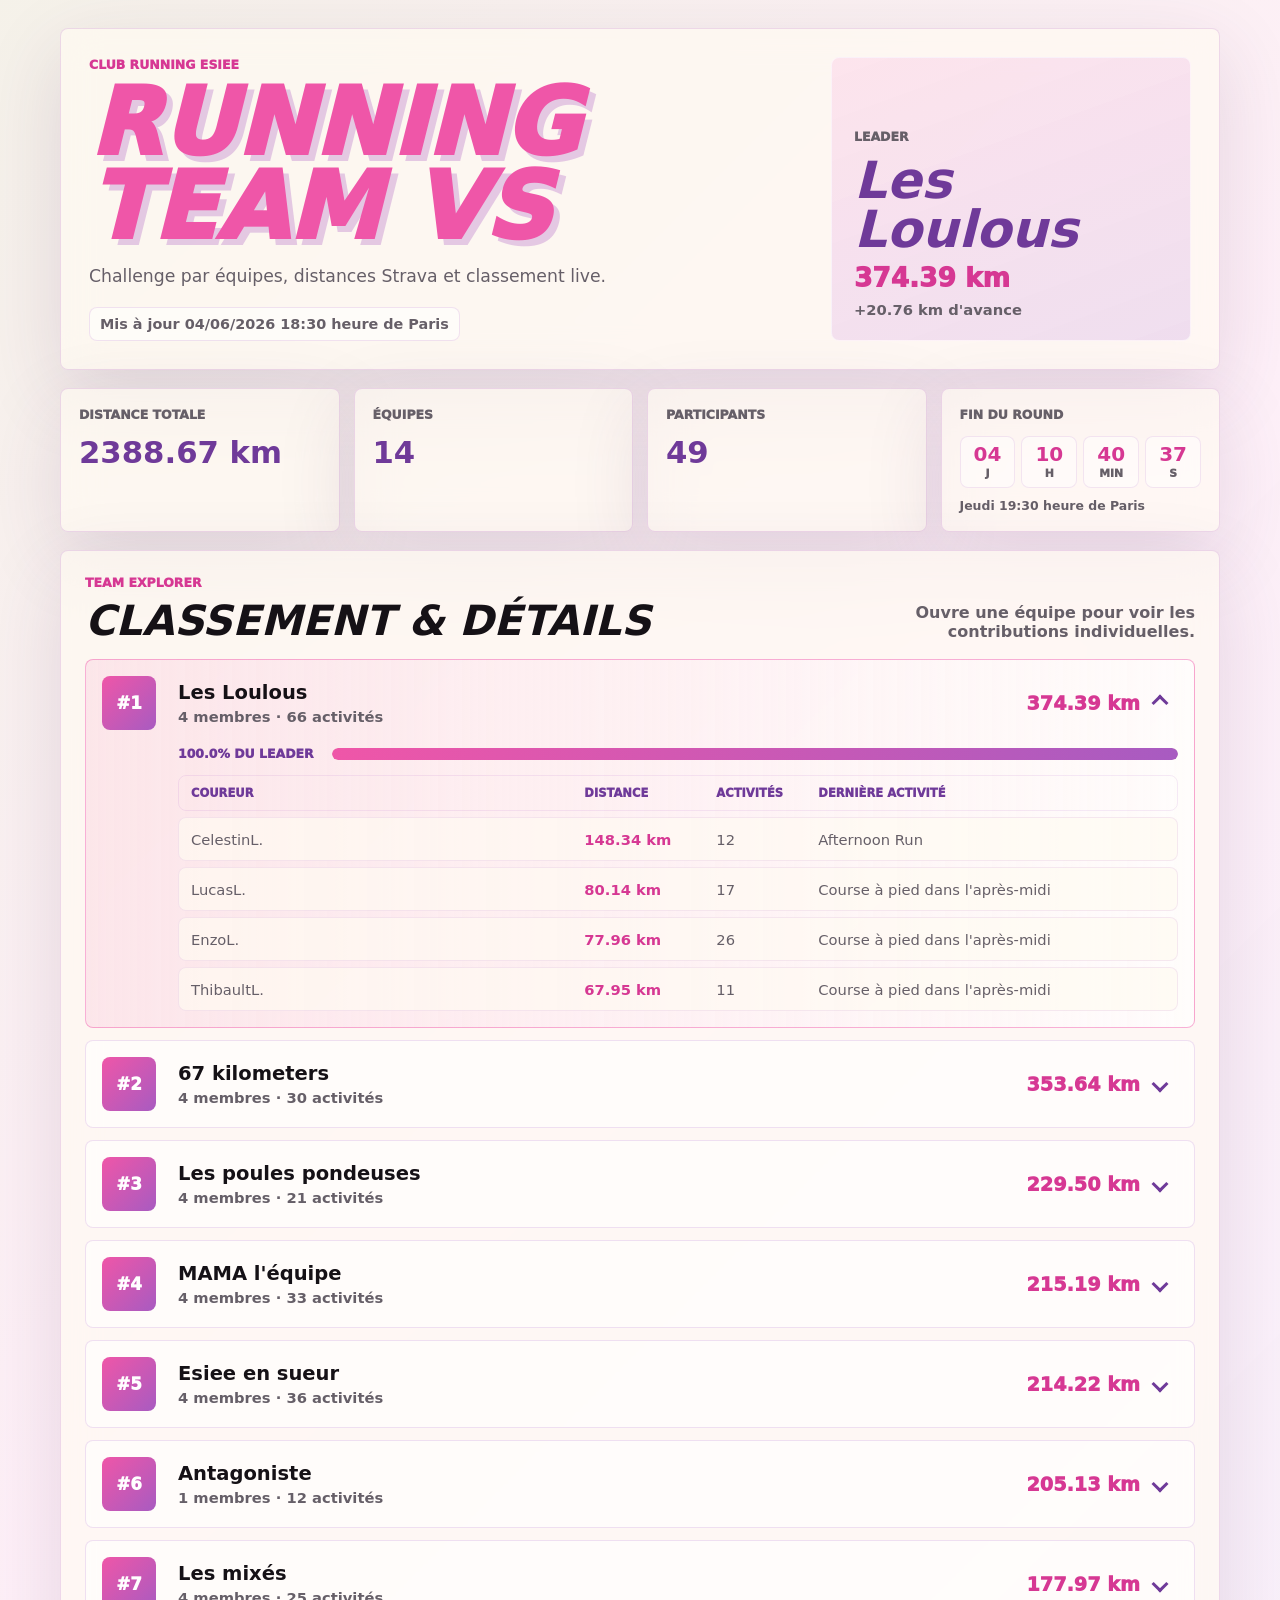
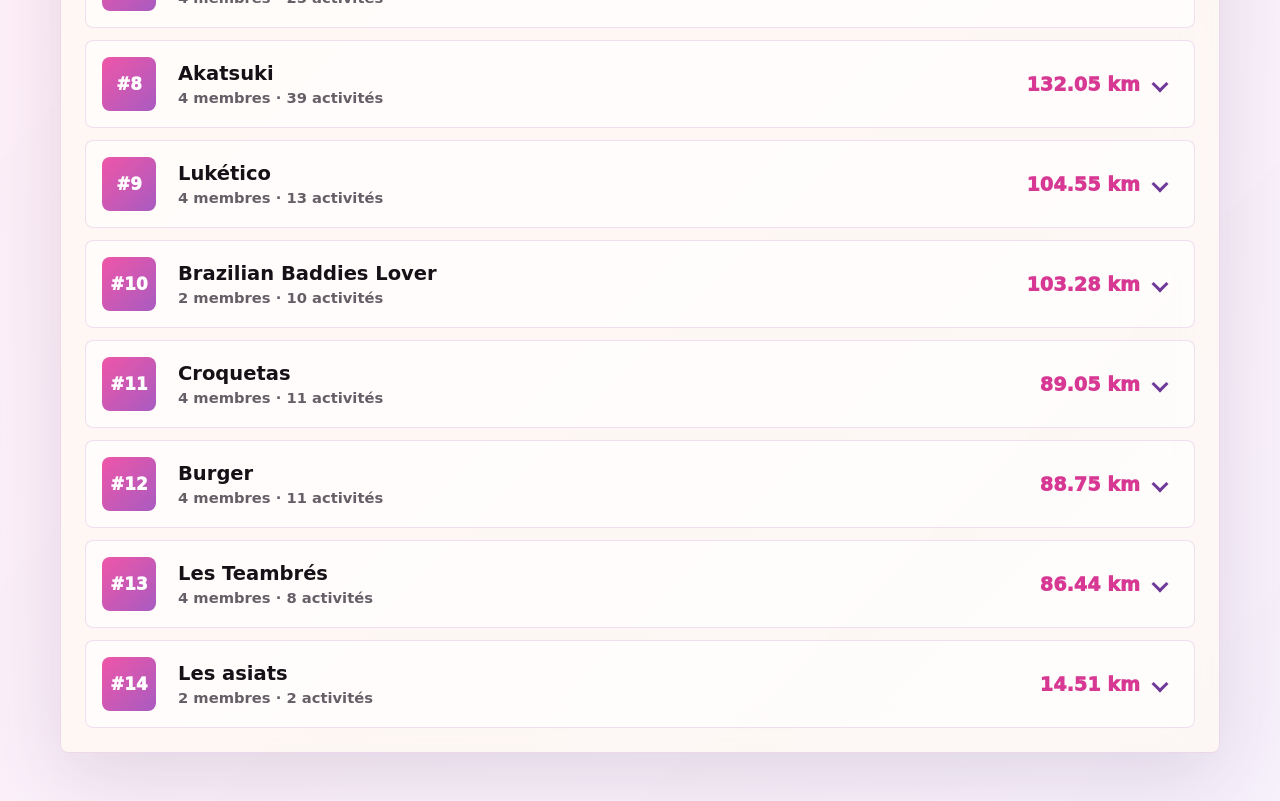
==== commit e6a83f1c: "Update Strava data and site" ====
--- a/docs/index.html
+++ b/docs/index.html
@@ -15,16 +15,16 @@
           <h1>Running Team VS</h1>
           <p class="hero-text">Challenge par équipes, distances Strava et classement live.</p>
           
-            <p class="updated">Mis à jour 04/06/2026 18:20 heure de Paris</p>
+            <p class="updated">Mis à jour 04/06/2026 18:30 heure de Paris</p>
           
         </div>
 
         <aside class="leader-panel" aria-label="Équipe en tête">
           <span class="panel-label">Leader</span>
-          <strong>67 kilometers</strong>
-          <span>353.64 km</span>
+          <strong>Les Loulous</strong>
+          <span>374.39 km</span>
           
-            <small>+65.66 km d'avance</small>
+            <small>+20.76 km d'avance</small>
           
         </aside>
       </header>
@@ -33,7 +33,7 @@
         <section class="metrics" aria-label="Résumé du challenge">
           <article class="metric-card glass-panel">
             <span class="metric-label">Distance totale</span>
-            <strong>2294.00 km</strong>
+            <strong>2388.67 km</strong>
           </article>
           <article class="metric-card glass-panel">
             <span class="metric-label">Équipes</span>
@@ -70,10 +70,10 @@
                 <summary>
                   <span class="rank">#1</span>
                   <span class="team-summary">
-                    <span class="team-title">67 kilometers</span>
-                    <span class="team-subline">4 membres · 30 activités</span>
-                  </span>
-                  <span class="team-score">353.64 km</span>
+                    <span class="team-title">Les Loulous</span>
+                    <span class="team-subline">4 membres · 66 activités</span>
+                  </span>
+                  <span class="team-score">374.39 km</span>
                   <span class="chevron" aria-hidden="true"></span>
                 </summary>
 
@@ -82,6 +82,65 @@
                     <span>100.0% du leader</span>
                     <div class="progress-track" aria-label="100.0 pour cent du leader">
                       <span style="width: 100.0%"></span>
+                    </div>
+                  </div>
+
+                  <div class="member-table" role="table" aria-label="Contributions individuelles">
+                    <div class="member-row member-head" role="row">
+                      <span role="columnheader">Coureur</span>
+                      <span role="columnheader">Distance</span>
+                      <span role="columnheader">Activités</span>
+                      <span role="columnheader">Dernière activité</span>
+                    </div>
+                    
+                      <div class="member-row" role="row">
+                        <span role="cell" data-label="Coureur">CelestinL.</span>
+                        <strong role="cell" data-label="Distance">148.34 km</strong>
+                        <span role="cell" data-label="Activités">12</span>
+                        <span role="cell" data-label="Dernière activité">Afternoon Run</span>
+                      </div>
+                    
+                      <div class="member-row" role="row">
+                        <span role="cell" data-label="Coureur">LucasL.</span>
+                        <strong role="cell" data-label="Distance">80.14 km</strong>
+                        <span role="cell" data-label="Activités">17</span>
+                        <span role="cell" data-label="Dernière activité">Course à pied dans l&#39;après-midi</span>
+                      </div>
+                    
+                      <div class="member-row" role="row">
+                        <span role="cell" data-label="Coureur">EnzoL.</span>
+                        <strong role="cell" data-label="Distance">77.96 km</strong>
+                        <span role="cell" data-label="Activités">26</span>
+                        <span role="cell" data-label="Dernière activité">Course à pied dans l&#39;après-midi</span>
+                      </div>
+                    
+                      <div class="member-row" role="row">
+                        <span role="cell" data-label="Coureur">ThibaultL.</span>
+                        <strong role="cell" data-label="Distance">67.95 km</strong>
+                        <span role="cell" data-label="Activités">11</span>
+                        <span role="cell" data-label="Dernière activité">Course à pied dans l&#39;après-midi</span>
+                      </div>
+                    
+                  </div>
+                </div>
+              </details>
+            
+              <details class="team-card" >
+                <summary>
+                  <span class="rank">#2</span>
+                  <span class="team-summary">
+                    <span class="team-title">67 kilometers</span>
+                    <span class="team-subline">4 membres · 30 activités</span>
+                  </span>
+                  <span class="team-score">353.64 km</span>
+                  <span class="chevron" aria-hidden="true"></span>
+                </summary>
+
+                <div class="team-details">
+                  <div class="progress-row">
+                    <span>94.5% du leader</span>
+                    <div class="progress-track" aria-label="94.5 pour cent du leader">
+                      <span style="width: 94.5%"></span>
                     </div>
                   </div>
 
@@ -128,65 +187,6 @@
             
               <details class="team-card" >
                 <summary>
-                  <span class="rank">#2</span>
-                  <span class="team-summary">
-                    <span class="team-title">Les Loulous</span>
-                    <span class="team-subline">4 membres · 55 activités</span>
-                  </span>
-                  <span class="team-score">287.98 km</span>
-                  <span class="chevron" aria-hidden="true"></span>
-                </summary>
-
-                <div class="team-details">
-                  <div class="progress-row">
-                    <span>81.4% du leader</span>
-                    <div class="progress-track" aria-label="81.4 pour cent du leader">
-                      <span style="width: 81.4%"></span>
-                    </div>
-                  </div>
-
-                  <div class="member-table" role="table" aria-label="Contributions individuelles">
-                    <div class="member-row member-head" role="row">
-                      <span role="columnheader">Coureur</span>
-                      <span role="columnheader">Distance</span>
-                      <span role="columnheader">Activités</span>
-                      <span role="columnheader">Dernière activité</span>
-                    </div>
-                    
-                      <div class="member-row" role="row">
-                        <span role="cell" data-label="Coureur">CelestinL.</span>
-                        <strong role="cell" data-label="Distance">112.19 km</strong>
-                        <span role="cell" data-label="Activités">8</span>
-                        <span role="cell" data-label="Dernière activité">J’pensais pas que vous étiez des poucaves déçu de vous, j’pensais que vous étiez plus marrant</span>
-                      </div>
-                    
-                      <div class="member-row" role="row">
-                        <span role="cell" data-label="Coureur">LucasL.</span>
-                        <strong role="cell" data-label="Distance">69.80 km</strong>
-                        <span role="cell" data-label="Activités">15</span>
-                        <span role="cell" data-label="Dernière activité">Course à pied dans l&#39;après-midi</span>
-                      </div>
-                    
-                      <div class="member-row" role="row">
-                        <span role="cell" data-label="Coureur">EnzoL.</span>
-                        <strong role="cell" data-label="Distance">55.92 km</strong>
-                        <span role="cell" data-label="Activités">23</span>
-                        <span role="cell" data-label="Dernière activité">Course à pied du midi</span>
-                      </div>
-                    
-                      <div class="member-row" role="row">
-                        <span role="cell" data-label="Coureur">ThibaultL.</span>
-                        <strong role="cell" data-label="Distance">50.07 km</strong>
-                        <span role="cell" data-label="Activités">9</span>
-                        <span role="cell" data-label="Dernière activité">Course à pied dans l&#39;après-midi</span>
-                      </div>
-                    
-                  </div>
-                </div>
-              </details>
-            
-              <details class="team-card" >
-                <summary>
                   <span class="rank">#3</span>
                   <span class="team-summary">
                     <span class="team-title">Les poules pondeuses</span>
@@ -198,9 +198,9 @@
 
                 <div class="team-details">
                   <div class="progress-row">
-                    <span>64.9% du leader</span>
-                    <div class="progress-track" aria-label="64.9 pour cent du leader">
-                      <span style="width: 64.9%"></span>
+                    <span>61.3% du leader</span>
+                    <div class="progress-track" aria-label="61.3 pour cent du leader">
+                      <span style="width: 61.3%"></span>
                     </div>
                   </div>
 
@@ -257,9 +257,9 @@
 
                 <div class="team-details">
                   <div class="progress-row">
-                    <span>60.9% du leader</span>
-                    <div class="progress-track" aria-label="60.9 pour cent du leader">
-                      <span style="width: 60.9%"></span>
+                    <span>57.5% du leader</span>
+                    <div class="progress-track" aria-label="57.5 pour cent du leader">
+                      <span style="width: 57.5%"></span>
                     </div>
                   </div>
 
@@ -316,9 +316,9 @@
 
                 <div class="team-details">
                   <div class="progress-row">
-                    <span>60.6% du leader</span>
-                    <div class="progress-track" aria-label="60.6 pour cent du leader">
-                      <span style="width: 60.6%"></span>
+                    <span>57.2% du leader</span>
+                    <div class="progress-track" aria-label="57.2 pour cent du leader">
+                      <span style="width: 57.2%"></span>
                     </div>
                   </div>
 
@@ -375,9 +375,9 @@
 
                 <div class="team-details">
                   <div class="progress-row">
-                    <span>58.0% du leader</span>
-                    <div class="progress-track" aria-label="58.0 pour cent du leader">
-                      <span style="width: 58.0%"></span>
+                    <span>54.8% du leader</span>
+                    <div class="progress-track" aria-label="54.8 pour cent du leader">
+                      <span style="width: 54.8%"></span>
                     </div>
                   </div>
 
@@ -413,9 +413,9 @@
 
                 <div class="team-details">
                   <div class="progress-row">
-                    <span>50.3% du leader</span>
-                    <div class="progress-track" aria-label="50.3 pour cent du leader">
-                      <span style="width: 50.3%"></span>
+                    <span>47.5% du leader</span>
+                    <div class="progress-track" aria-label="47.5 pour cent du leader">
+                      <span style="width: 47.5%"></span>
                     </div>
                   </div>
 
@@ -472,9 +472,9 @@
 
                 <div class="team-details">
                   <div class="progress-row">
-                    <span>37.3% du leader</span>
-                    <div class="progress-track" aria-label="37.3 pour cent du leader">
-                      <span style="width: 37.3%"></span>
+                    <span>35.3% du leader</span>
+                    <div class="progress-track" aria-label="35.3 pour cent du leader">
+                      <span style="width: 35.3%"></span>
                     </div>
                   </div>
 
@@ -522,6 +522,65 @@
                 <summary>
                   <span class="rank">#9</span>
                   <span class="team-summary">
+                    <span class="team-title">Lukético</span>
+                    <span class="team-subline">4 membres · 13 activités</span>
+                  </span>
+                  <span class="team-score">104.55 km</span>
+                  <span class="chevron" aria-hidden="true"></span>
+                </summary>
+
+                <div class="team-details">
+                  <div class="progress-row">
+                    <span>27.9% du leader</span>
+                    <div class="progress-track" aria-label="27.9 pour cent du leader">
+                      <span style="width: 27.9%"></span>
+                    </div>
+                  </div>
+
+                  <div class="member-table" role="table" aria-label="Contributions individuelles">
+                    <div class="member-row member-head" role="row">
+                      <span role="columnheader">Coureur</span>
+                      <span role="columnheader">Distance</span>
+                      <span role="columnheader">Activités</span>
+                      <span role="columnheader">Dernière activité</span>
+                    </div>
+                    
+                      <div class="member-row" role="row">
+                        <span role="cell" data-label="Coureur">CorentinP.</span>
+                        <strong role="cell" data-label="Distance">49.07 km</strong>
+                        <span role="cell" data-label="Activités">5</span>
+                        <span role="cell" data-label="Dernière activité">Course à pied en soirée</span>
+                      </div>
+                    
+                      <div class="member-row" role="row">
+                        <span role="cell" data-label="Coureur">TimothéeP.</span>
+                        <strong role="cell" data-label="Distance">30.10 km</strong>
+                        <span role="cell" data-label="Activités">3</span>
+                        <span role="cell" data-label="Dernière activité">Course à pied en soirée</span>
+                      </div>
+                    
+                      <div class="member-row" role="row">
+                        <span role="cell" data-label="Coureur">LucienP.</span>
+                        <strong role="cell" data-label="Distance">25.38 km</strong>
+                        <span role="cell" data-label="Activités">5</span>
+                        <span role="cell" data-label="Dernière activité">Course à pied dans l&#39;après-midi</span>
+                      </div>
+                    
+                      <div class="member-row" role="row">
+                        <span role="cell" data-label="Coureur">KevinP.</span>
+                        <strong role="cell" data-label="Distance">0.00 km</strong>
+                        <span role="cell" data-label="Activités">0</span>
+                        <span role="cell" data-label="Dernière activité">Aucune activité comptée</span>
+                      </div>
+                    
+                  </div>
+                </div>
+              </details>
+            
+              <details class="team-card" >
+                <summary>
+                  <span class="rank">#10</span>
+                  <span class="team-summary">
                     <span class="team-title">Brazilian Baddies Lover</span>
                     <span class="team-subline">2 membres · 10 activités</span>
                   </span>
@@ -531,9 +590,9 @@
 
                 <div class="team-details">
                   <div class="progress-row">
-                    <span>29.2% du leader</span>
-                    <div class="progress-track" aria-label="29.2 pour cent du leader">
-                      <span style="width: 29.2%"></span>
+                    <span>27.6% du leader</span>
+                    <div class="progress-track" aria-label="27.6 pour cent du leader">
+                      <span style="width: 27.6%"></span>
                     </div>
                   </div>
 
@@ -565,66 +624,66 @@
             
               <details class="team-card" >
                 <summary>
-                  <span class="rank">#10</span>
-                  <span class="team-summary">
-                    <span class="team-title">Lukético</span>
-                    <span class="team-subline">4 membres · 12 activités</span>
-                  </span>
-                  <span class="team-score">99.31 km</span>
-                  <span class="chevron" aria-hidden="true"></span>
-                </summary>
-
-                <div class="team-details">
-                  <div class="progress-row">
-                    <span>28.1% du leader</span>
-                    <div class="progress-track" aria-label="28.1 pour cent du leader">
-                      <span style="width: 28.1%"></span>
-                    </div>
-                  </div>
-
-                  <div class="member-table" role="table" aria-label="Contributions individuelles">
-                    <div class="member-row member-head" role="row">
-                      <span role="columnheader">Coureur</span>
-                      <span role="columnheader">Distance</span>
-                      <span role="columnheader">Activités</span>
-                      <span role="columnheader">Dernière activité</span>
-                    </div>
-                    
-                      <div class="member-row" role="row">
-                        <span role="cell" data-label="Coureur">CorentinP.</span>
-                        <strong role="cell" data-label="Distance">49.07 km</strong>
-                        <span role="cell" data-label="Activités">5</span>
-                        <span role="cell" data-label="Dernière activité">Course à pied en soirée</span>
-                      </div>
-                    
-                      <div class="member-row" role="row">
-                        <span role="cell" data-label="Coureur">TimothéeP.</span>
-                        <strong role="cell" data-label="Distance">30.10 km</strong>
-                        <span role="cell" data-label="Activités">3</span>
-                        <span role="cell" data-label="Dernière activité">Course à pied en soirée</span>
-                      </div>
-                    
-                      <div class="member-row" role="row">
-                        <span role="cell" data-label="Coureur">LucienP.</span>
-                        <strong role="cell" data-label="Distance">20.14 km</strong>
+                  <span class="rank">#11</span>
+                  <span class="team-summary">
+                    <span class="team-title">Croquetas</span>
+                    <span class="team-subline">4 membres · 11 activités</span>
+                  </span>
+                  <span class="team-score">89.05 km</span>
+                  <span class="chevron" aria-hidden="true"></span>
+                </summary>
+
+                <div class="team-details">
+                  <div class="progress-row">
+                    <span>23.8% du leader</span>
+                    <div class="progress-track" aria-label="23.8 pour cent du leader">
+                      <span style="width: 23.8%"></span>
+                    </div>
+                  </div>
+
+                  <div class="member-table" role="table" aria-label="Contributions individuelles">
+                    <div class="member-row member-head" role="row">
+                      <span role="columnheader">Coureur</span>
+                      <span role="columnheader">Distance</span>
+                      <span role="columnheader">Activités</span>
+                      <span role="columnheader">Dernière activité</span>
+                    </div>
+                    
+                      <div class="member-row" role="row">
+                        <span role="cell" data-label="Coureur">JulianD.</span>
+                        <strong role="cell" data-label="Distance">40.71 km</strong>
                         <span role="cell" data-label="Activités">4</span>
-                        <span role="cell" data-label="Dernière activité">Départ de champion finish pas très bon 🫪</span>
-                      </div>
-                    
-                      <div class="member-row" role="row">
-                        <span role="cell" data-label="Coureur">KevinP.</span>
-                        <strong role="cell" data-label="Distance">0.00 km</strong>
-                        <span role="cell" data-label="Activités">0</span>
-                        <span role="cell" data-label="Dernière activité">Aucune activité comptée</span>
-                      </div>
-                    
-                  </div>
-                </div>
-              </details>
-            
-              <details class="team-card" >
-                <summary>
-                  <span class="rank">#11</span>
+                        <span role="cell" data-label="Dernière activité">Evening Run</span>
+                      </div>
+                    
+                      <div class="member-row" role="row">
+                        <span role="cell" data-label="Coureur">VlIB.</span>
+                        <strong role="cell" data-label="Distance">25.88 km</strong>
+                        <span role="cell" data-label="Activités">2</span>
+                        <span role="cell" data-label="Dernière activité">Course à pied de nuit</span>
+                      </div>
+                    
+                      <div class="member-row" role="row">
+                        <span role="cell" data-label="Coureur">AlejandraS.</span>
+                        <strong role="cell" data-label="Distance">20.45 km</strong>
+                        <span role="cell" data-label="Activités">4</span>
+                        <span role="cell" data-label="Dernière activité">Afternoon Run</span>
+                      </div>
+                    
+                      <div class="member-row" role="row">
+                        <span role="cell" data-label="Coureur">SamyA.</span>
+                        <strong role="cell" data-label="Distance">2.01 km</strong>
+                        <span role="cell" data-label="Activités">1</span>
+                        <span role="cell" data-label="Dernière activité">Échauffement je crois</span>
+                      </div>
+                    
+                  </div>
+                </div>
+              </details>
+            
+              <details class="team-card" >
+                <summary>
+                  <span class="rank">#12</span>
                   <span class="team-summary">
                     <span class="team-title">Burger</span>
                     <span class="team-subline">4 membres · 11 activités</span>
@@ -635,9 +694,9 @@
 
                 <div class="team-details">
                   <div class="progress-row">
-                    <span>25.1% du leader</span>
-                    <div class="progress-track" aria-label="25.1 pour cent du leader">
-                      <span style="width: 25.1%"></span>
+                    <span>23.7% du leader</span>
+                    <div class="progress-track" aria-label="23.7 pour cent du leader">
+                      <span style="width: 23.7%"></span>
                     </div>
                   </div>
 
@@ -683,7 +742,7 @@
             
               <details class="team-card" >
                 <summary>
-                  <span class="rank">#12</span>
+                  <span class="rank">#13</span>
                   <span class="team-summary">
                     <span class="team-title">Les Teambrés</span>
                     <span class="team-subline">4 membres · 8 activités</span>
@@ -694,9 +753,9 @@
 
                 <div class="team-details">
                   <div class="progress-row">
-                    <span>24.4% du leader</span>
-                    <div class="progress-track" aria-label="24.4 pour cent du leader">
-                      <span style="width: 24.4%"></span>
+                    <span>23.1% du leader</span>
+                    <div class="progress-track" aria-label="23.1 pour cent du leader">
+                      <span style="width: 23.1%"></span>
                     </div>
                   </div>
 
@@ -742,65 +801,6 @@
             
               <details class="team-card" >
                 <summary>
-                  <span class="rank">#13</span>
-                  <span class="team-summary">
-                    <span class="team-title">Croquetas</span>
-                    <span class="team-subline">4 membres · 10 activités</span>
-                  </span>
-                  <span class="team-score">86.03 km</span>
-                  <span class="chevron" aria-hidden="true"></span>
-                </summary>
-
-                <div class="team-details">
-                  <div class="progress-row">
-                    <span>24.3% du leader</span>
-                    <div class="progress-track" aria-label="24.3 pour cent du leader">
-                      <span style="width: 24.3%"></span>
-                    </div>
-                  </div>
-
-                  <div class="member-table" role="table" aria-label="Contributions individuelles">
-                    <div class="member-row member-head" role="row">
-                      <span role="columnheader">Coureur</span>
-                      <span role="columnheader">Distance</span>
-                      <span role="columnheader">Activités</span>
-                      <span role="columnheader">Dernière activité</span>
-                    </div>
-                    
-                      <div class="member-row" role="row">
-                        <span role="cell" data-label="Coureur">JulianD.</span>
-                        <strong role="cell" data-label="Distance">37.70 km</strong>
-                        <span role="cell" data-label="Activités">3</span>
-                        <span role="cell" data-label="Dernière activité">ouai pas mal les cours</span>
-                      </div>
-                    
-                      <div class="member-row" role="row">
-                        <span role="cell" data-label="Coureur">VlIB.</span>
-                        <strong role="cell" data-label="Distance">25.88 km</strong>
-                        <span role="cell" data-label="Activités">2</span>
-                        <span role="cell" data-label="Dernière activité">Course à pied de nuit</span>
-                      </div>
-                    
-                      <div class="member-row" role="row">
-                        <span role="cell" data-label="Coureur">AlejandraS.</span>
-                        <strong role="cell" data-label="Distance">20.45 km</strong>
-                        <span role="cell" data-label="Activités">4</span>
-                        <span role="cell" data-label="Dernière activité">Afternoon Run</span>
-                      </div>
-                    
-                      <div class="member-row" role="row">
-                        <span role="cell" data-label="Coureur">SamyA.</span>
-                        <strong role="cell" data-label="Distance">2.01 km</strong>
-                        <span role="cell" data-label="Activités">1</span>
-                        <span role="cell" data-label="Dernière activité">Échauffement je crois</span>
-                      </div>
-                    
-                  </div>
-                </div>
-              </details>
-            
-              <details class="team-card" >
-                <summary>
                   <span class="rank">#14</span>
                   <span class="team-summary">
                     <span class="team-title">Les asiats</span>
@@ -812,9 +812,9 @@
 
                 <div class="team-details">
                   <div class="progress-row">
-                    <span>4.1% du leader</span>
-                    <div class="progress-track" aria-label="4.1 pour cent du leader">
-                      <span style="width: 4.1%"></span>
+                    <span>3.9% du leader</span>
+                    <div class="progress-track" aria-label="3.9 pour cent du leader">
+                      <span style="width: 3.9%"></span>
                     </div>
                   </div>
 
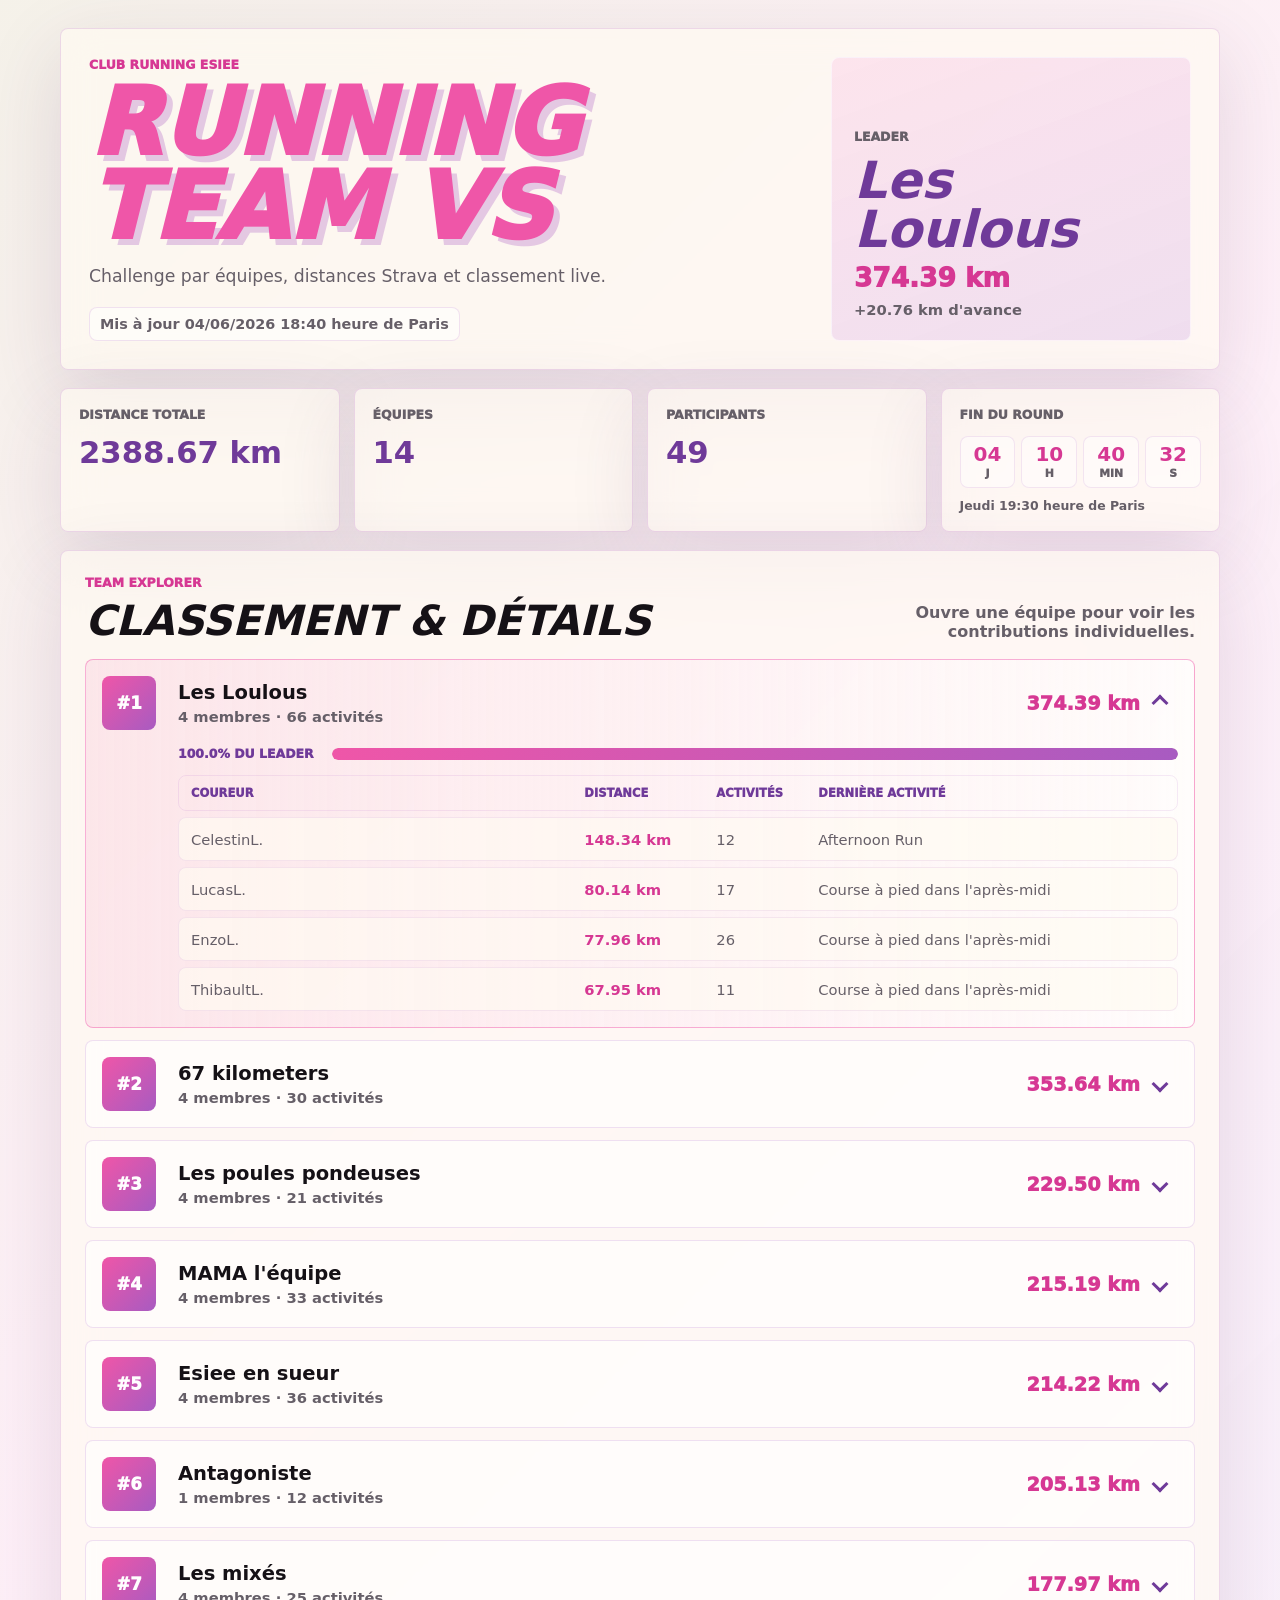
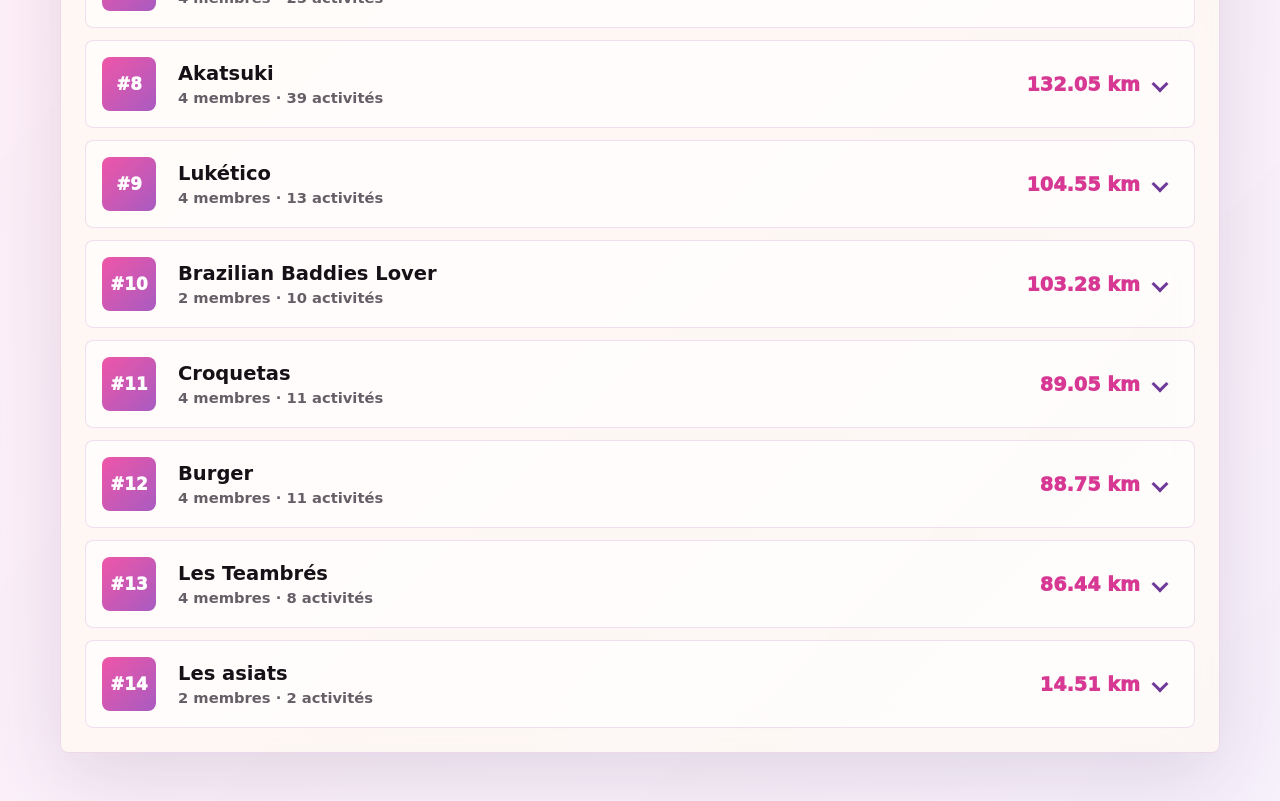
==== commit 0a115a8e: "Update Strava data and site" ====
--- a/docs/index.html
+++ b/docs/index.html
@@ -15,7 +15,7 @@
           <h1>Running Team VS</h1>
           <p class="hero-text">Challenge par équipes, distances Strava et classement live.</p>
           
-            <p class="updated">Mis à jour 04/06/2026 18:30 heure de Paris</p>
+            <p class="updated">Mis à jour 04/06/2026 18:40 heure de Paris</p>
           
         </div>
 
@@ -563,7 +563,7 @@
                         <span role="cell" data-label="Coureur">LucienP.</span>
                         <strong role="cell" data-label="Distance">25.38 km</strong>
                         <span role="cell" data-label="Activités">5</span>
-                        <span role="cell" data-label="Dernière activité">Course à pied dans l&#39;après-midi</span>
+                        <span role="cell" data-label="Dernière activité">Post vélo tu connais</span>
                       </div>
                     
                       <div class="member-row" role="row">
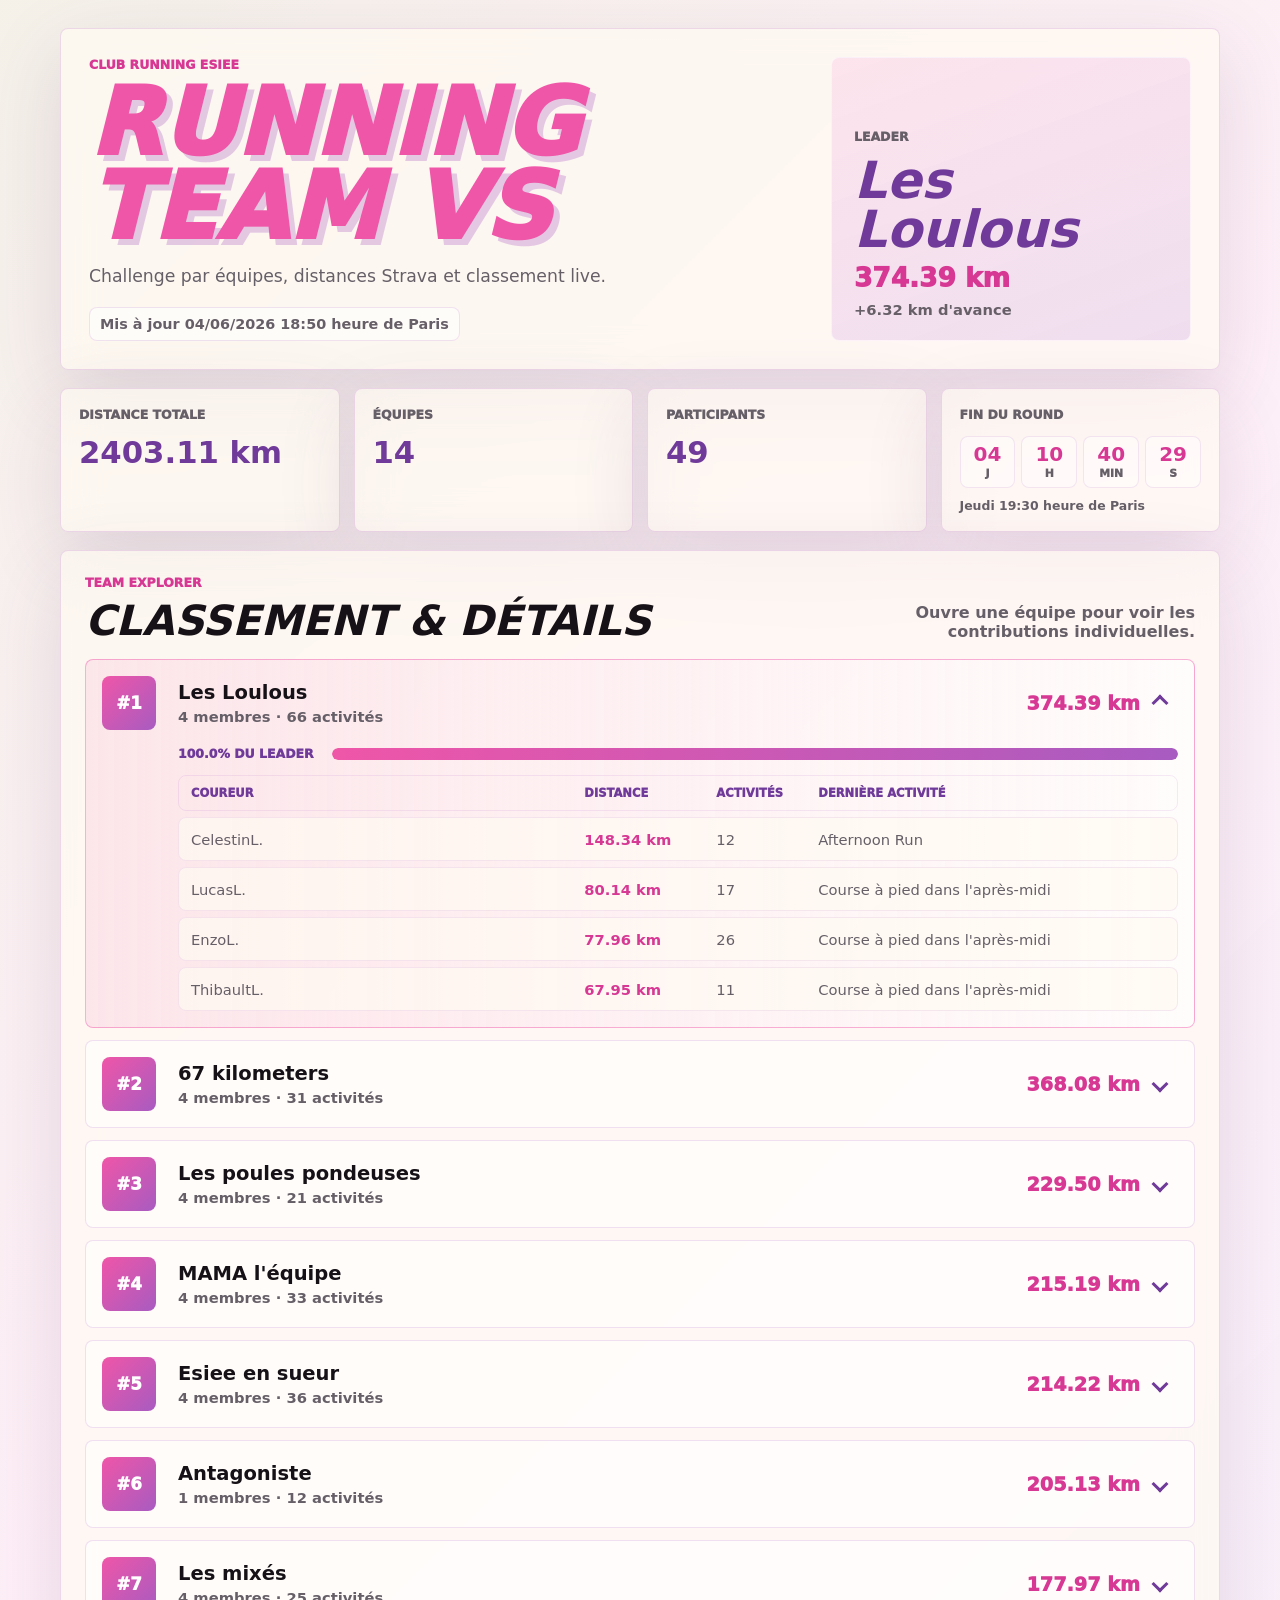
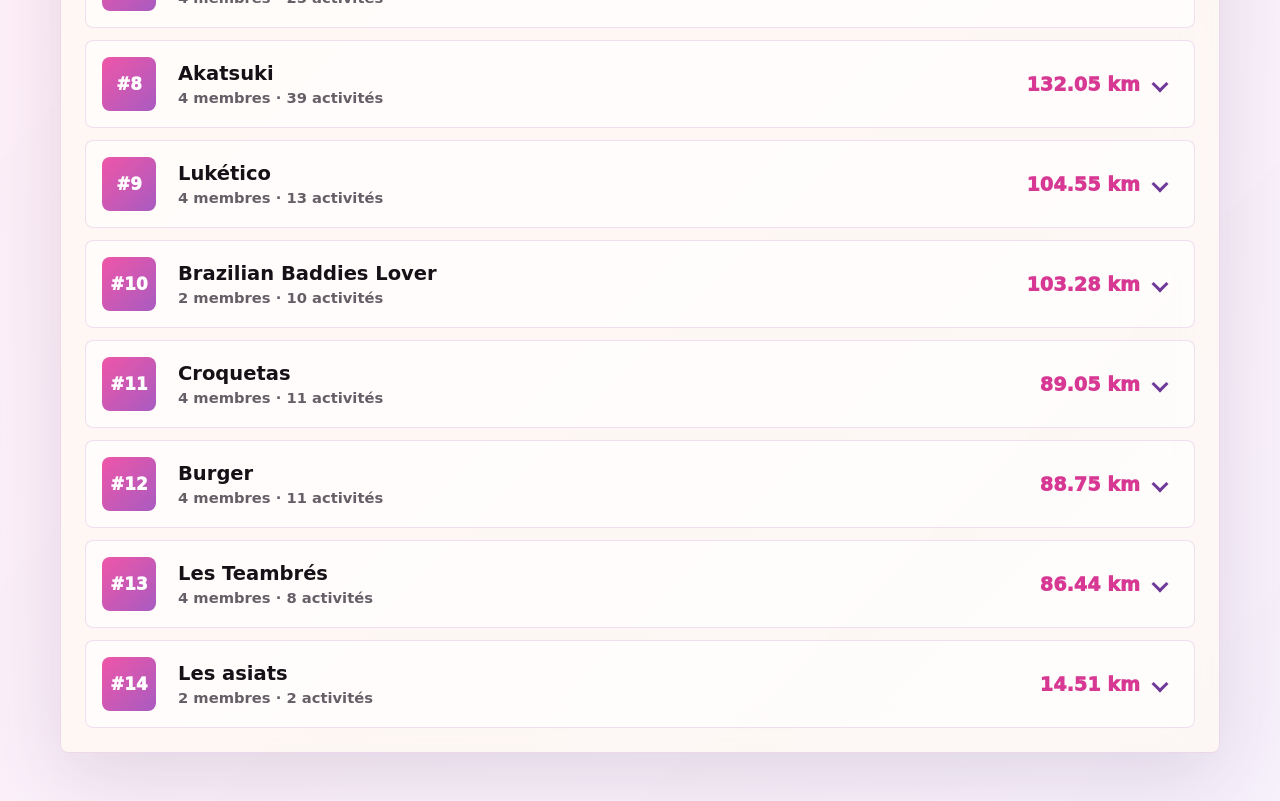
==== commit 2c38fa27: "Update Strava data and site" ====
--- a/docs/index.html
+++ b/docs/index.html
@@ -15,7 +15,7 @@
           <h1>Running Team VS</h1>
           <p class="hero-text">Challenge par équipes, distances Strava et classement live.</p>
           
-            <p class="updated">Mis à jour 04/06/2026 18:40 heure de Paris</p>
+            <p class="updated">Mis à jour 04/06/2026 18:50 heure de Paris</p>
           
         </div>
 
@@ -24,7 +24,7 @@
           <strong>Les Loulous</strong>
           <span>374.39 km</span>
           
-            <small>+20.76 km d'avance</small>
+            <small>+6.32 km d'avance</small>
           
         </aside>
       </header>
@@ -33,7 +33,7 @@
         <section class="metrics" aria-label="Résumé du challenge">
           <article class="metric-card glass-panel">
             <span class="metric-label">Distance totale</span>
-            <strong>2388.67 km</strong>
+            <strong>2403.11 km</strong>
           </article>
           <article class="metric-card glass-panel">
             <span class="metric-label">Équipes</span>
@@ -130,17 +130,17 @@
                   <span class="rank">#2</span>
                   <span class="team-summary">
                     <span class="team-title">67 kilometers</span>
-                    <span class="team-subline">4 membres · 30 activités</span>
-                  </span>
-                  <span class="team-score">353.64 km</span>
-                  <span class="chevron" aria-hidden="true"></span>
-                </summary>
-
-                <div class="team-details">
-                  <div class="progress-row">
-                    <span>94.5% du leader</span>
-                    <div class="progress-track" aria-label="94.5 pour cent du leader">
-                      <span style="width: 94.5%"></span>
+                    <span class="team-subline">4 membres · 31 activités</span>
+                  </span>
+                  <span class="team-score">368.08 km</span>
+                  <span class="chevron" aria-hidden="true"></span>
+                </summary>
+
+                <div class="team-details">
+                  <div class="progress-row">
+                    <span>98.3% du leader</span>
+                    <div class="progress-track" aria-label="98.3 pour cent du leader">
+                      <span style="width: 98.3%"></span>
                     </div>
                   </div>
 
@@ -169,9 +169,10 @@
                     
                       <div class="member-row" role="row">
                         <span role="cell" data-label="Coureur">UsmanS.</span>
-                        <strong role="cell" data-label="Distance">74.83 km</strong>
-                        <span role="cell" data-label="Activités">7</span>
-                        <span role="cell" data-label="Dernière activité">67 matinale</span>
+                        <strong role="cell" data-label="Distance">89.27 km</strong>
+                        <span role="cell" data-label="Activités">8</span>
+                        <span role="cell" data-label="Dernière activité">Dernier effort pour la team 67
+Je suis fière de nous la team ✊</span>
                       </div>
                     
                       <div class="member-row" role="row">
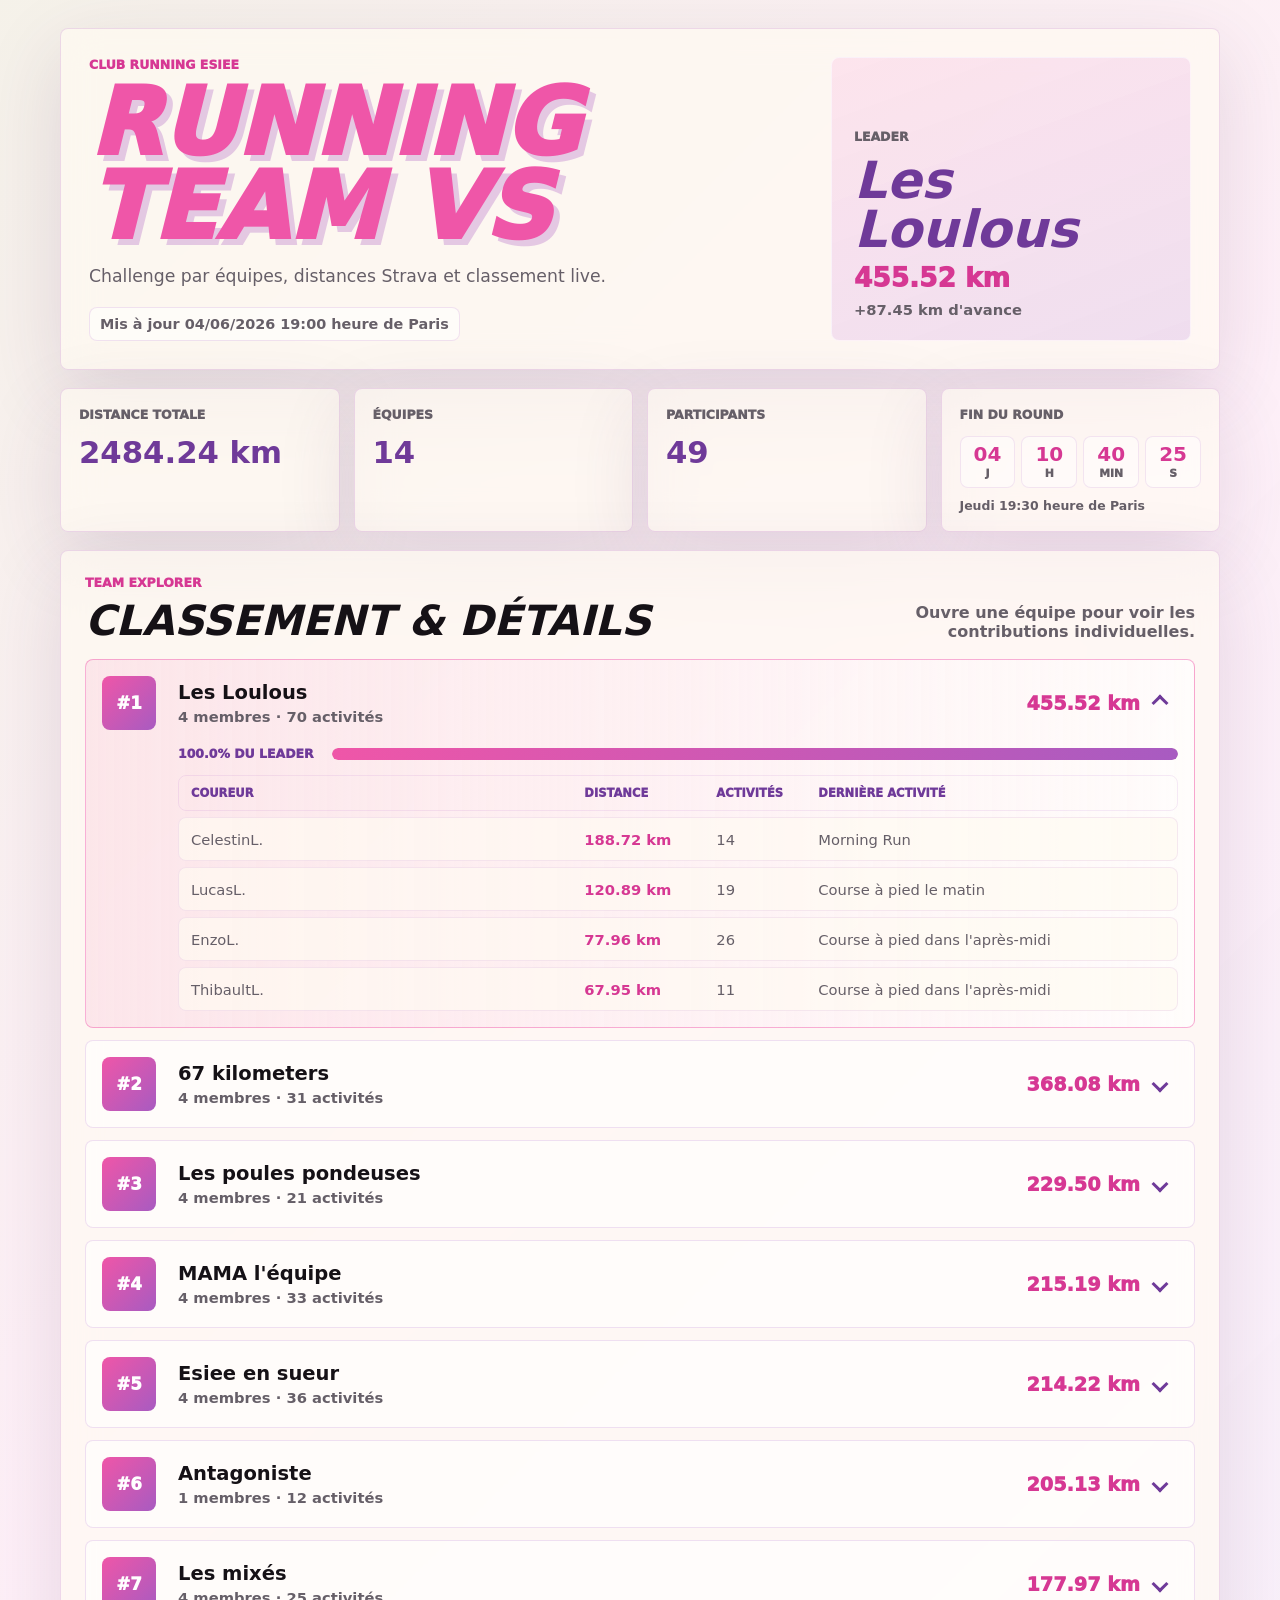
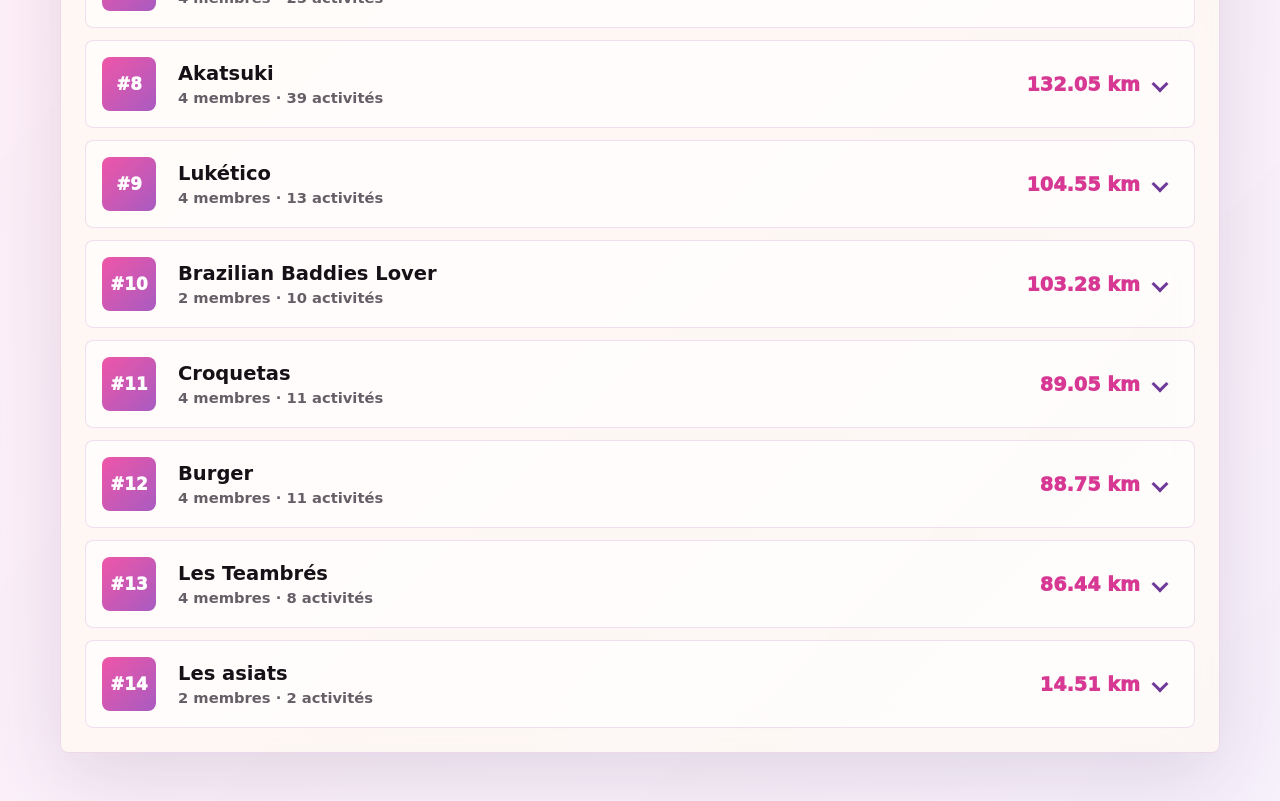
==== commit 9debeca6: "Update Strava data and site" ====
--- a/docs/index.html
+++ b/docs/index.html
@@ -15,16 +15,16 @@
           <h1>Running Team VS</h1>
           <p class="hero-text">Challenge par équipes, distances Strava et classement live.</p>
           
-            <p class="updated">Mis à jour 04/06/2026 18:50 heure de Paris</p>
+            <p class="updated">Mis à jour 04/06/2026 19:00 heure de Paris</p>
           
         </div>
 
         <aside class="leader-panel" aria-label="Équipe en tête">
           <span class="panel-label">Leader</span>
           <strong>Les Loulous</strong>
-          <span>374.39 km</span>
+          <span>455.52 km</span>
           
-            <small>+6.32 km d'avance</small>
+            <small>+87.45 km d'avance</small>
           
         </aside>
       </header>
@@ -33,7 +33,7 @@
         <section class="metrics" aria-label="Résumé du challenge">
           <article class="metric-card glass-panel">
             <span class="metric-label">Distance totale</span>
-            <strong>2403.11 km</strong>
+            <strong>2484.24 km</strong>
           </article>
           <article class="metric-card glass-panel">
             <span class="metric-label">Équipes</span>
@@ -71,9 +71,9 @@
                   <span class="rank">#1</span>
                   <span class="team-summary">
                     <span class="team-title">Les Loulous</span>
-                    <span class="team-subline">4 membres · 66 activités</span>
-                  </span>
-                  <span class="team-score">374.39 km</span>
+                    <span class="team-subline">4 membres · 70 activités</span>
+                  </span>
+                  <span class="team-score">455.52 km</span>
                   <span class="chevron" aria-hidden="true"></span>
                 </summary>
 
@@ -95,16 +95,16 @@
                     
                       <div class="member-row" role="row">
                         <span role="cell" data-label="Coureur">CelestinL.</span>
-                        <strong role="cell" data-label="Distance">148.34 km</strong>
-                        <span role="cell" data-label="Activités">12</span>
-                        <span role="cell" data-label="Dernière activité">Afternoon Run</span>
+                        <strong role="cell" data-label="Distance">188.72 km</strong>
+                        <span role="cell" data-label="Activités">14</span>
+                        <span role="cell" data-label="Dernière activité">Morning Run</span>
                       </div>
                     
                       <div class="member-row" role="row">
                         <span role="cell" data-label="Coureur">LucasL.</span>
-                        <strong role="cell" data-label="Distance">80.14 km</strong>
-                        <span role="cell" data-label="Activités">17</span>
-                        <span role="cell" data-label="Dernière activité">Course à pied dans l&#39;après-midi</span>
+                        <strong role="cell" data-label="Distance">120.89 km</strong>
+                        <span role="cell" data-label="Activités">19</span>
+                        <span role="cell" data-label="Dernière activité">Course à pied le matin</span>
                       </div>
                     
                       <div class="member-row" role="row">
@@ -138,9 +138,9 @@
 
                 <div class="team-details">
                   <div class="progress-row">
-                    <span>98.3% du leader</span>
-                    <div class="progress-track" aria-label="98.3 pour cent du leader">
-                      <span style="width: 98.3%"></span>
+                    <span>80.8% du leader</span>
+                    <div class="progress-track" aria-label="80.8 pour cent du leader">
+                      <span style="width: 80.8%"></span>
                     </div>
                   </div>
 
@@ -199,9 +199,9 @@
 
                 <div class="team-details">
                   <div class="progress-row">
-                    <span>61.3% du leader</span>
-                    <div class="progress-track" aria-label="61.3 pour cent du leader">
-                      <span style="width: 61.3%"></span>
+                    <span>50.4% du leader</span>
+                    <div class="progress-track" aria-label="50.4 pour cent du leader">
+                      <span style="width: 50.4%"></span>
                     </div>
                   </div>
 
@@ -258,9 +258,9 @@
 
                 <div class="team-details">
                   <div class="progress-row">
-                    <span>57.5% du leader</span>
-                    <div class="progress-track" aria-label="57.5 pour cent du leader">
-                      <span style="width: 57.5%"></span>
+                    <span>47.2% du leader</span>
+                    <div class="progress-track" aria-label="47.2 pour cent du leader">
+                      <span style="width: 47.2%"></span>
                     </div>
                   </div>
 
@@ -317,9 +317,9 @@
 
                 <div class="team-details">
                   <div class="progress-row">
-                    <span>57.2% du leader</span>
-                    <div class="progress-track" aria-label="57.2 pour cent du leader">
-                      <span style="width: 57.2%"></span>
+                    <span>47.0% du leader</span>
+                    <div class="progress-track" aria-label="47.0 pour cent du leader">
+                      <span style="width: 47.0%"></span>
                     </div>
                   </div>
 
@@ -376,9 +376,9 @@
 
                 <div class="team-details">
                   <div class="progress-row">
-                    <span>54.8% du leader</span>
-                    <div class="progress-track" aria-label="54.8 pour cent du leader">
-                      <span style="width: 54.8%"></span>
+                    <span>45.0% du leader</span>
+                    <div class="progress-track" aria-label="45.0 pour cent du leader">
+                      <span style="width: 45.0%"></span>
                     </div>
                   </div>
 
@@ -414,9 +414,9 @@
 
                 <div class="team-details">
                   <div class="progress-row">
-                    <span>47.5% du leader</span>
-                    <div class="progress-track" aria-label="47.5 pour cent du leader">
-                      <span style="width: 47.5%"></span>
+                    <span>39.1% du leader</span>
+                    <div class="progress-track" aria-label="39.1 pour cent du leader">
+                      <span style="width: 39.1%"></span>
                     </div>
                   </div>
 
@@ -473,9 +473,9 @@
 
                 <div class="team-details">
                   <div class="progress-row">
-                    <span>35.3% du leader</span>
-                    <div class="progress-track" aria-label="35.3 pour cent du leader">
-                      <span style="width: 35.3%"></span>
+                    <span>29.0% du leader</span>
+                    <div class="progress-track" aria-label="29.0 pour cent du leader">
+                      <span style="width: 29.0%"></span>
                     </div>
                   </div>
 
@@ -532,9 +532,9 @@
 
                 <div class="team-details">
                   <div class="progress-row">
-                    <span>27.9% du leader</span>
-                    <div class="progress-track" aria-label="27.9 pour cent du leader">
-                      <span style="width: 27.9%"></span>
+                    <span>23.0% du leader</span>
+                    <div class="progress-track" aria-label="23.0 pour cent du leader">
+                      <span style="width: 23.0%"></span>
                     </div>
                   </div>
 
@@ -591,9 +591,9 @@
 
                 <div class="team-details">
                   <div class="progress-row">
-                    <span>27.6% du leader</span>
-                    <div class="progress-track" aria-label="27.6 pour cent du leader">
-                      <span style="width: 27.6%"></span>
+                    <span>22.7% du leader</span>
+                    <div class="progress-track" aria-label="22.7 pour cent du leader">
+                      <span style="width: 22.7%"></span>
                     </div>
                   </div>
 
@@ -636,9 +636,9 @@
 
                 <div class="team-details">
                   <div class="progress-row">
-                    <span>23.8% du leader</span>
-                    <div class="progress-track" aria-label="23.8 pour cent du leader">
-                      <span style="width: 23.8%"></span>
+                    <span>19.5% du leader</span>
+                    <div class="progress-track" aria-label="19.5 pour cent du leader">
+                      <span style="width: 19.5%"></span>
                     </div>
                   </div>
 
@@ -695,9 +695,9 @@
 
                 <div class="team-details">
                   <div class="progress-row">
-                    <span>23.7% du leader</span>
-                    <div class="progress-track" aria-label="23.7 pour cent du leader">
-                      <span style="width: 23.7%"></span>
+                    <span>19.5% du leader</span>
+                    <div class="progress-track" aria-label="19.5 pour cent du leader">
+                      <span style="width: 19.5%"></span>
                     </div>
                   </div>
 
@@ -754,9 +754,9 @@
 
                 <div class="team-details">
                   <div class="progress-row">
-                    <span>23.1% du leader</span>
-                    <div class="progress-track" aria-label="23.1 pour cent du leader">
-                      <span style="width: 23.1%"></span>
+                    <span>19.0% du leader</span>
+                    <div class="progress-track" aria-label="19.0 pour cent du leader">
+                      <span style="width: 19.0%"></span>
                     </div>
                   </div>
 
@@ -813,9 +813,9 @@
 
                 <div class="team-details">
                   <div class="progress-row">
-                    <span>3.9% du leader</span>
-                    <div class="progress-track" aria-label="3.9 pour cent du leader">
-                      <span style="width: 3.9%"></span>
+                    <span>3.2% du leader</span>
+                    <div class="progress-track" aria-label="3.2 pour cent du leader">
+                      <span style="width: 3.2%"></span>
                     </div>
                   </div>
 
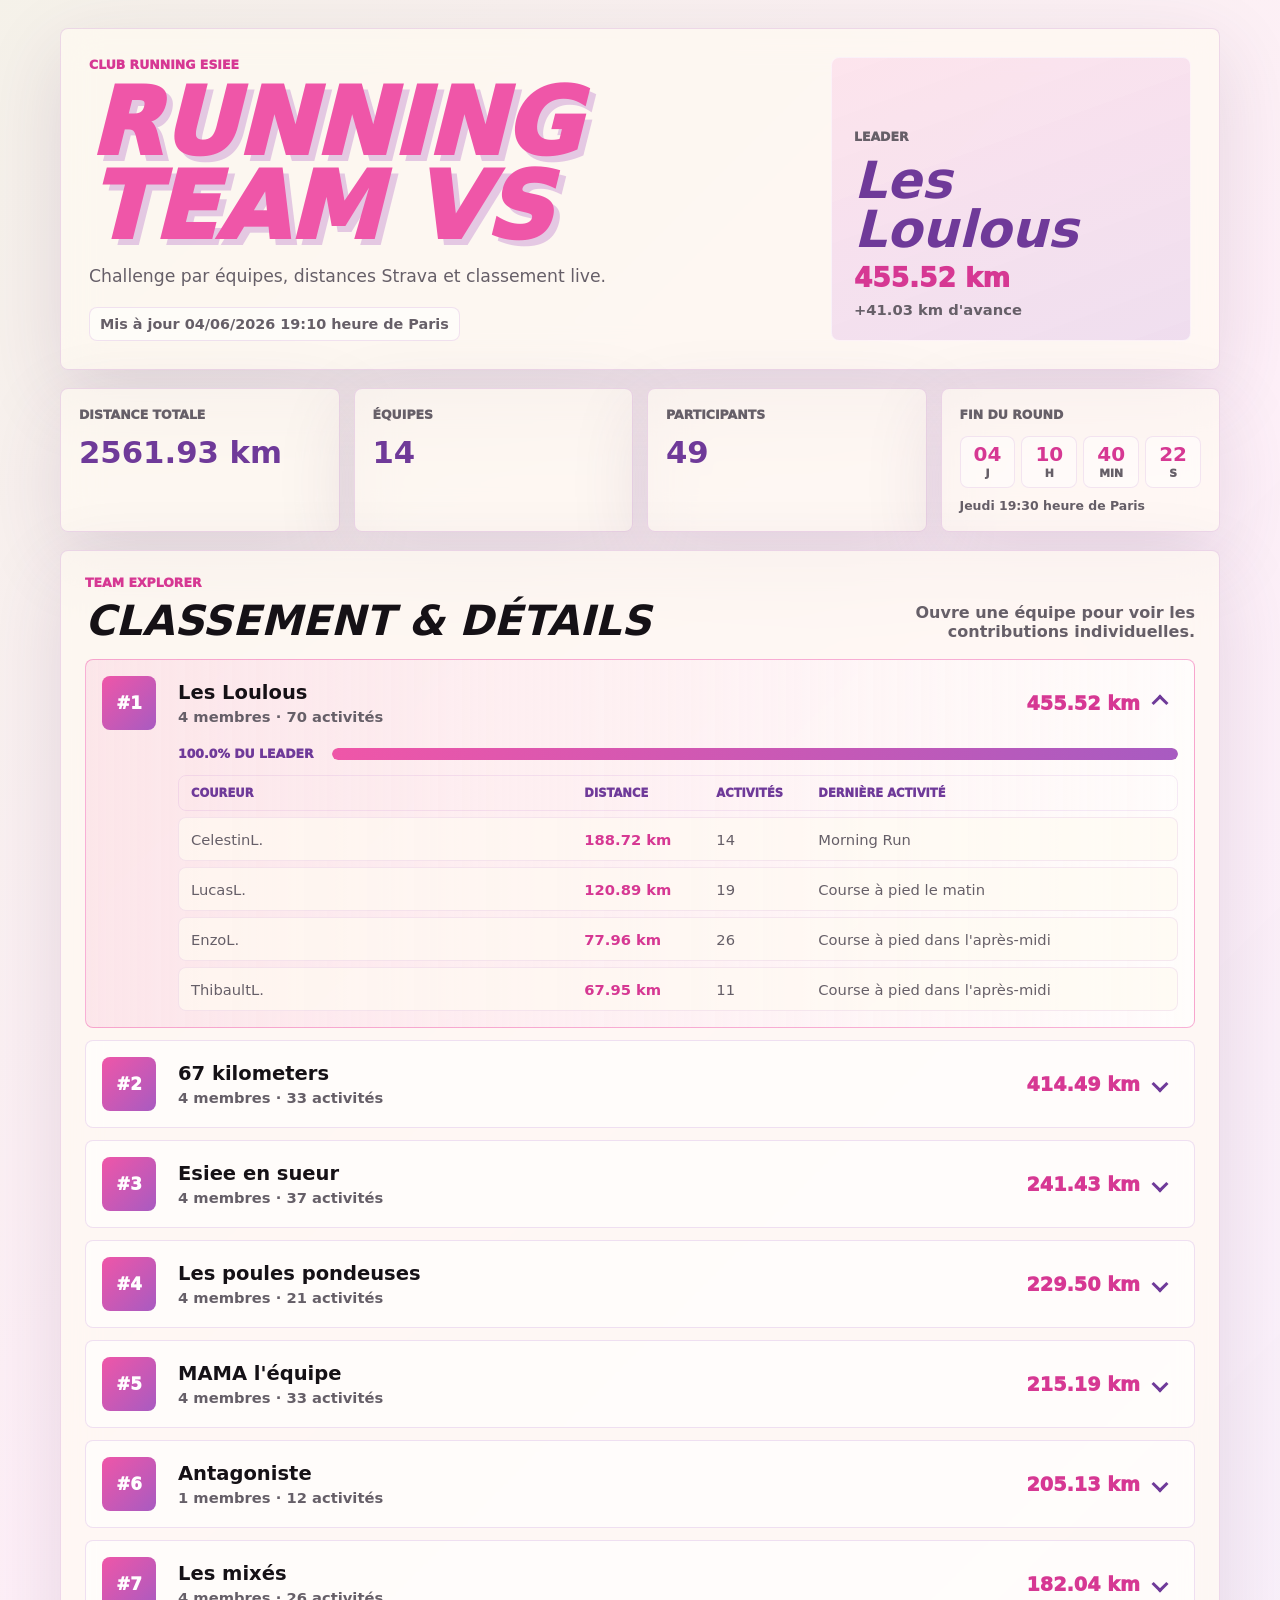
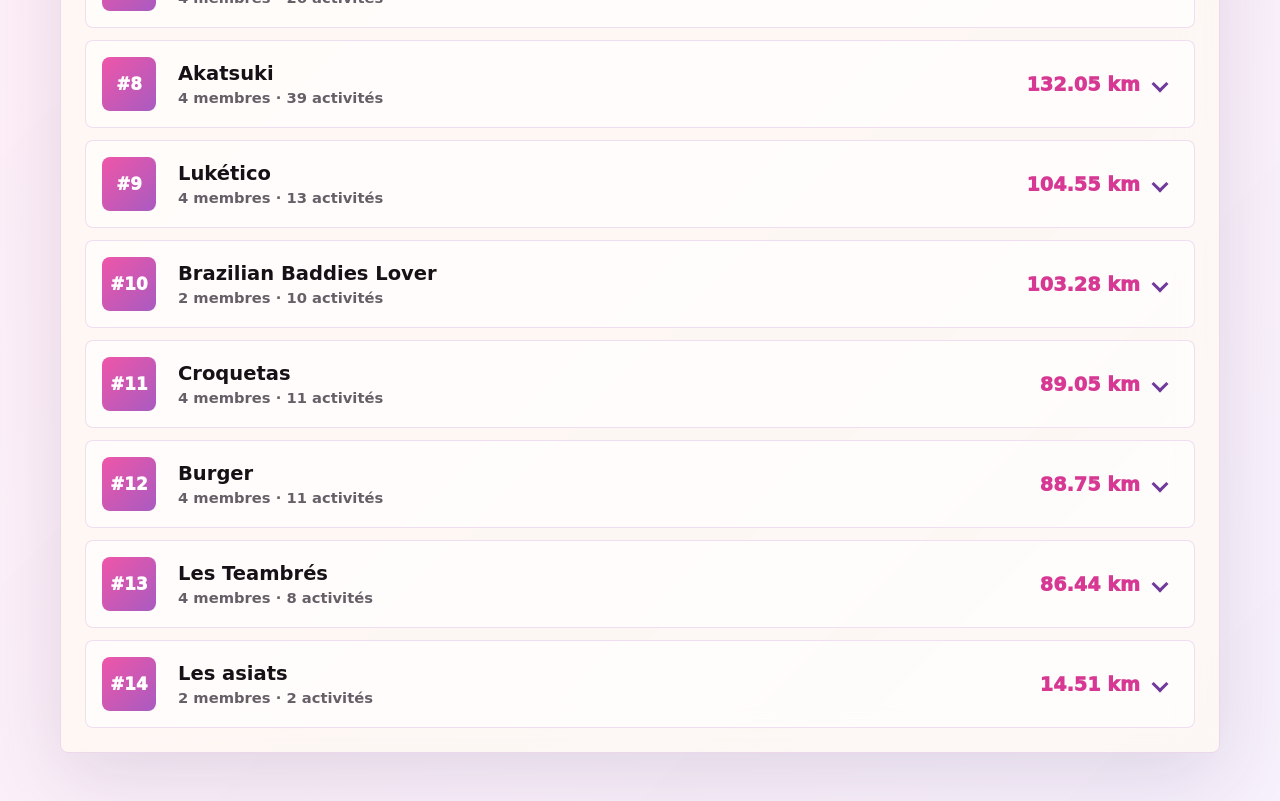
==== commit a104a031: "Update Strava data and site" ====
--- a/docs/index.html
+++ b/docs/index.html
@@ -15,7 +15,7 @@
           <h1>Running Team VS</h1>
           <p class="hero-text">Challenge par équipes, distances Strava et classement live.</p>
           
-            <p class="updated">Mis à jour 04/06/2026 19:00 heure de Paris</p>
+            <p class="updated">Mis à jour 04/06/2026 19:10 heure de Paris</p>
           
         </div>
 
@@ -24,7 +24,7 @@
           <strong>Les Loulous</strong>
           <span>455.52 km</span>
           
-            <small>+87.45 km d'avance</small>
+            <small>+41.03 km d'avance</small>
           
         </aside>
       </header>
@@ -33,7 +33,7 @@
         <section class="metrics" aria-label="Résumé du challenge">
           <article class="metric-card glass-panel">
             <span class="metric-label">Distance totale</span>
-            <strong>2484.24 km</strong>
+            <strong>2561.93 km</strong>
           </article>
           <article class="metric-card glass-panel">
             <span class="metric-label">Équipes</span>
@@ -130,27 +130,34 @@
                   <span class="rank">#2</span>
                   <span class="team-summary">
                     <span class="team-title">67 kilometers</span>
-                    <span class="team-subline">4 membres · 31 activités</span>
-                  </span>
-                  <span class="team-score">368.08 km</span>
-                  <span class="chevron" aria-hidden="true"></span>
-                </summary>
-
-                <div class="team-details">
-                  <div class="progress-row">
-                    <span>80.8% du leader</span>
-                    <div class="progress-track" aria-label="80.8 pour cent du leader">
-                      <span style="width: 80.8%"></span>
-                    </div>
-                  </div>
-
-                  <div class="member-table" role="table" aria-label="Contributions individuelles">
-                    <div class="member-row member-head" role="row">
-                      <span role="columnheader">Coureur</span>
-                      <span role="columnheader">Distance</span>
-                      <span role="columnheader">Activités</span>
-                      <span role="columnheader">Dernière activité</span>
-                    </div>
+                    <span class="team-subline">4 membres · 33 activités</span>
+                  </span>
+                  <span class="team-score">414.49 km</span>
+                  <span class="chevron" aria-hidden="true"></span>
+                </summary>
+
+                <div class="team-details">
+                  <div class="progress-row">
+                    <span>91.0% du leader</span>
+                    <div class="progress-track" aria-label="91.0 pour cent du leader">
+                      <span style="width: 91.0%"></span>
+                    </div>
+                  </div>
+
+                  <div class="member-table" role="table" aria-label="Contributions individuelles">
+                    <div class="member-row member-head" role="row">
+                      <span role="columnheader">Coureur</span>
+                      <span role="columnheader">Distance</span>
+                      <span role="columnheader">Activités</span>
+                      <span role="columnheader">Dernière activité</span>
+                    </div>
+                    
+                      <div class="member-row" role="row">
+                        <span role="cell" data-label="Coureur">UsmanS.</span>
+                        <strong role="cell" data-label="Distance">135.69 km</strong>
+                        <span role="cell" data-label="Activités">10</span>
+                        <span role="cell" data-label="Dernière activité">67 coup de grâce</span>
+                      </div>
                     
                       <div class="member-row" role="row">
                         <span role="cell" data-label="Coureur">ValentinC.</span>
@@ -168,14 +175,6 @@
                       </div>
                     
                       <div class="member-row" role="row">
-                        <span role="cell" data-label="Coureur">UsmanS.</span>
-                        <strong role="cell" data-label="Distance">89.27 km</strong>
-                        <span role="cell" data-label="Activités">8</span>
-                        <span role="cell" data-label="Dernière activité">Dernier effort pour la team 67
-Je suis fière de nous la team ✊</span>
-                      </div>
-                    
-                      <div class="member-row" role="row">
                         <span role="cell" data-label="Coureur">MatheoD.</span>
                         <strong role="cell" data-label="Distance">62.67 km</strong>
                         <span role="cell" data-label="Activités">7</span>
@@ -190,6 +189,65 @@
                 <summary>
                   <span class="rank">#3</span>
                   <span class="team-summary">
+                    <span class="team-title">Esiee en sueur</span>
+                    <span class="team-subline">4 membres · 37 activités</span>
+                  </span>
+                  <span class="team-score">241.43 km</span>
+                  <span class="chevron" aria-hidden="true"></span>
+                </summary>
+
+                <div class="team-details">
+                  <div class="progress-row">
+                    <span>53.0% du leader</span>
+                    <div class="progress-track" aria-label="53.0 pour cent du leader">
+                      <span style="width: 53.0%"></span>
+                    </div>
+                  </div>
+
+                  <div class="member-table" role="table" aria-label="Contributions individuelles">
+                    <div class="member-row member-head" role="row">
+                      <span role="columnheader">Coureur</span>
+                      <span role="columnheader">Distance</span>
+                      <span role="columnheader">Activités</span>
+                      <span role="columnheader">Dernière activité</span>
+                    </div>
+                    
+                      <div class="member-row" role="row">
+                        <span role="cell" data-label="Coureur">EthanS.</span>
+                        <strong role="cell" data-label="Distance">80.09 km</strong>
+                        <span role="cell" data-label="Activités">8</span>
+                        <span role="cell" data-label="Dernière activité">Course à pied dans l&#39;après-midi</span>
+                      </div>
+                    
+                      <div class="member-row" role="row">
+                        <span role="cell" data-label="Coureur">BenB.</span>
+                        <strong role="cell" data-label="Distance">63.37 km</strong>
+                        <span role="cell" data-label="Activités">6</span>
+                        <span role="cell" data-label="Dernière activité">Course à pied en soirée</span>
+                      </div>
+                    
+                      <div class="member-row" role="row">
+                        <span role="cell" data-label="Coureur">ClémentG.</span>
+                        <strong role="cell" data-label="Distance">50.28 km</strong>
+                        <span role="cell" data-label="Activités">11</span>
+                        <span role="cell" data-label="Dernière activité">Afternoon Run</span>
+                      </div>
+                    
+                      <div class="member-row" role="row">
+                        <span role="cell" data-label="Coureur">RomaneJ.</span>
+                        <strong role="cell" data-label="Distance">47.68 km</strong>
+                        <span role="cell" data-label="Activités">12</span>
+                        <span role="cell" data-label="Dernière activité">Course à pied du midi</span>
+                      </div>
+                    
+                  </div>
+                </div>
+              </details>
+            
+              <details class="team-card" >
+                <summary>
+                  <span class="rank">#4</span>
+                  <span class="team-summary">
                     <span class="team-title">Les poules pondeuses</span>
                     <span class="team-subline">4 membres · 21 activités</span>
                   </span>
@@ -247,7 +305,7 @@
             
               <details class="team-card" >
                 <summary>
-                  <span class="rank">#4</span>
+                  <span class="rank">#5</span>
                   <span class="team-summary">
                     <span class="team-title">MAMA l&#39;équipe</span>
                     <span class="team-subline">4 membres · 33 activités</span>
@@ -306,65 +364,6 @@
             
               <details class="team-card" >
                 <summary>
-                  <span class="rank">#5</span>
-                  <span class="team-summary">
-                    <span class="team-title">Esiee en sueur</span>
-                    <span class="team-subline">4 membres · 36 activités</span>
-                  </span>
-                  <span class="team-score">214.22 km</span>
-                  <span class="chevron" aria-hidden="true"></span>
-                </summary>
-
-                <div class="team-details">
-                  <div class="progress-row">
-                    <span>47.0% du leader</span>
-                    <div class="progress-track" aria-label="47.0 pour cent du leader">
-                      <span style="width: 47.0%"></span>
-                    </div>
-                  </div>
-
-                  <div class="member-table" role="table" aria-label="Contributions individuelles">
-                    <div class="member-row member-head" role="row">
-                      <span role="columnheader">Coureur</span>
-                      <span role="columnheader">Distance</span>
-                      <span role="columnheader">Activités</span>
-                      <span role="columnheader">Dernière activité</span>
-                    </div>
-                    
-                      <div class="member-row" role="row">
-                        <span role="cell" data-label="Coureur">BenB.</span>
-                        <strong role="cell" data-label="Distance">63.37 km</strong>
-                        <span role="cell" data-label="Activités">6</span>
-                        <span role="cell" data-label="Dernière activité">Course à pied en soirée</span>
-                      </div>
-                    
-                      <div class="member-row" role="row">
-                        <span role="cell" data-label="Coureur">EthanS.</span>
-                        <strong role="cell" data-label="Distance">52.89 km</strong>
-                        <span role="cell" data-label="Activités">7</span>
-                        <span role="cell" data-label="Dernière activité">Course à pied dans l&#39;après-midi</span>
-                      </div>
-                    
-                      <div class="member-row" role="row">
-                        <span role="cell" data-label="Coureur">ClémentG.</span>
-                        <strong role="cell" data-label="Distance">50.28 km</strong>
-                        <span role="cell" data-label="Activités">11</span>
-                        <span role="cell" data-label="Dernière activité">Afternoon Run</span>
-                      </div>
-                    
-                      <div class="member-row" role="row">
-                        <span role="cell" data-label="Coureur">RomaneJ.</span>
-                        <strong role="cell" data-label="Distance">47.68 km</strong>
-                        <span role="cell" data-label="Activités">12</span>
-                        <span role="cell" data-label="Dernière activité">Course à pied du midi</span>
-                      </div>
-                    
-                  </div>
-                </div>
-              </details>
-            
-              <details class="team-card" >
-                <summary>
                   <span class="rank">#6</span>
                   <span class="team-summary">
                     <span class="team-title">Antagoniste</span>
@@ -406,17 +405,17 @@
                   <span class="rank">#7</span>
                   <span class="team-summary">
                     <span class="team-title">Les mixés</span>
-                    <span class="team-subline">4 membres · 25 activités</span>
-                  </span>
-                  <span class="team-score">177.97 km</span>
-                  <span class="chevron" aria-hidden="true"></span>
-                </summary>
-
-                <div class="team-details">
-                  <div class="progress-row">
-                    <span>39.1% du leader</span>
-                    <div class="progress-track" aria-label="39.1 pour cent du leader">
-                      <span style="width: 39.1%"></span>
+                    <span class="team-subline">4 membres · 26 activités</span>
+                  </span>
+                  <span class="team-score">182.04 km</span>
+                  <span class="chevron" aria-hidden="true"></span>
+                </summary>
+
+                <div class="team-details">
+                  <div class="progress-row">
+                    <span>40.0% du leader</span>
+                    <div class="progress-track" aria-label="40.0 pour cent du leader">
+                      <span style="width: 40.0%"></span>
                     </div>
                   </div>
 
@@ -430,9 +429,9 @@
                     
                       <div class="member-row" role="row">
                         <span role="cell" data-label="Coureur">sg.</span>
-                        <strong role="cell" data-label="Distance">56.85 km</strong>
-                        <span role="cell" data-label="Activités">9</span>
-                        <span role="cell" data-label="Dernière activité">Marche le soir</span>
+                        <strong role="cell" data-label="Distance">60.93 km</strong>
+                        <span role="cell" data-label="Activités">10</span>
+                        <span role="cell" data-label="Dernière activité">Course à pied le soir</span>
                       </div>
                     
                       <div class="member-row" role="row">
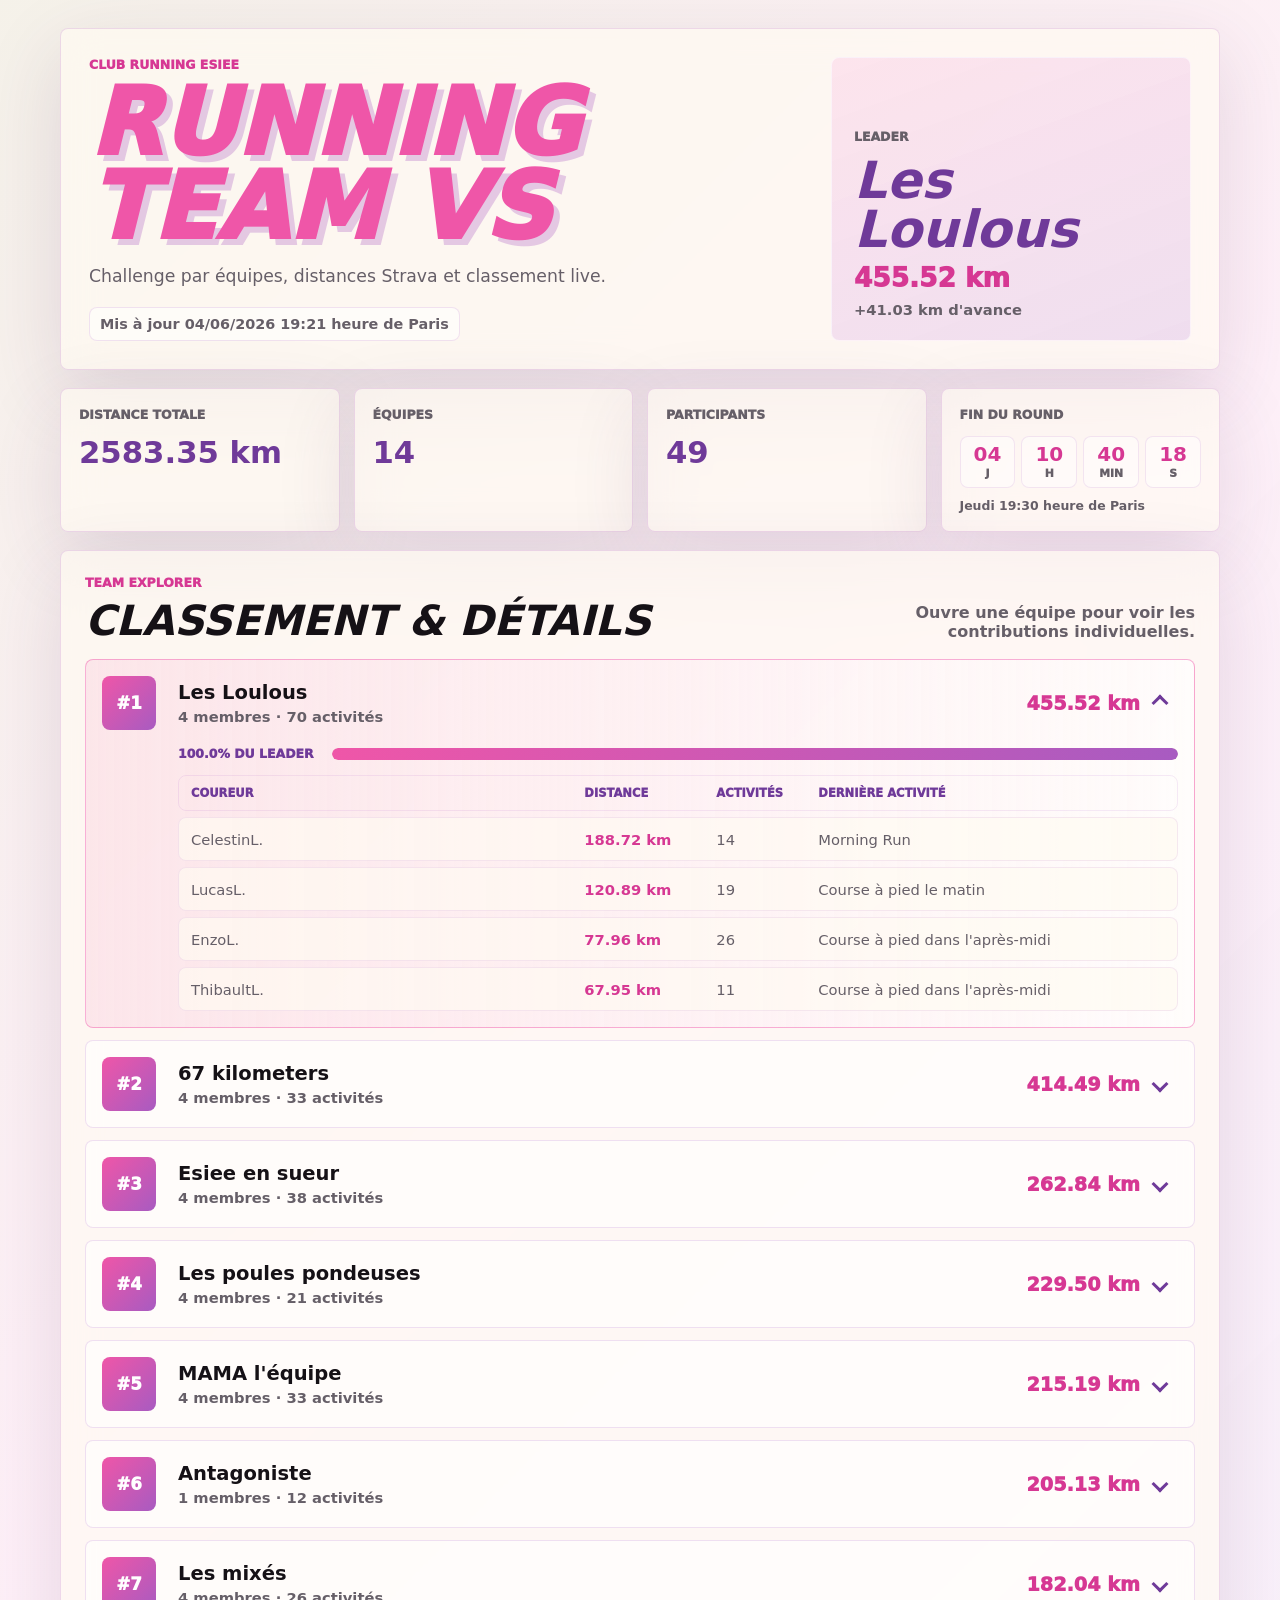
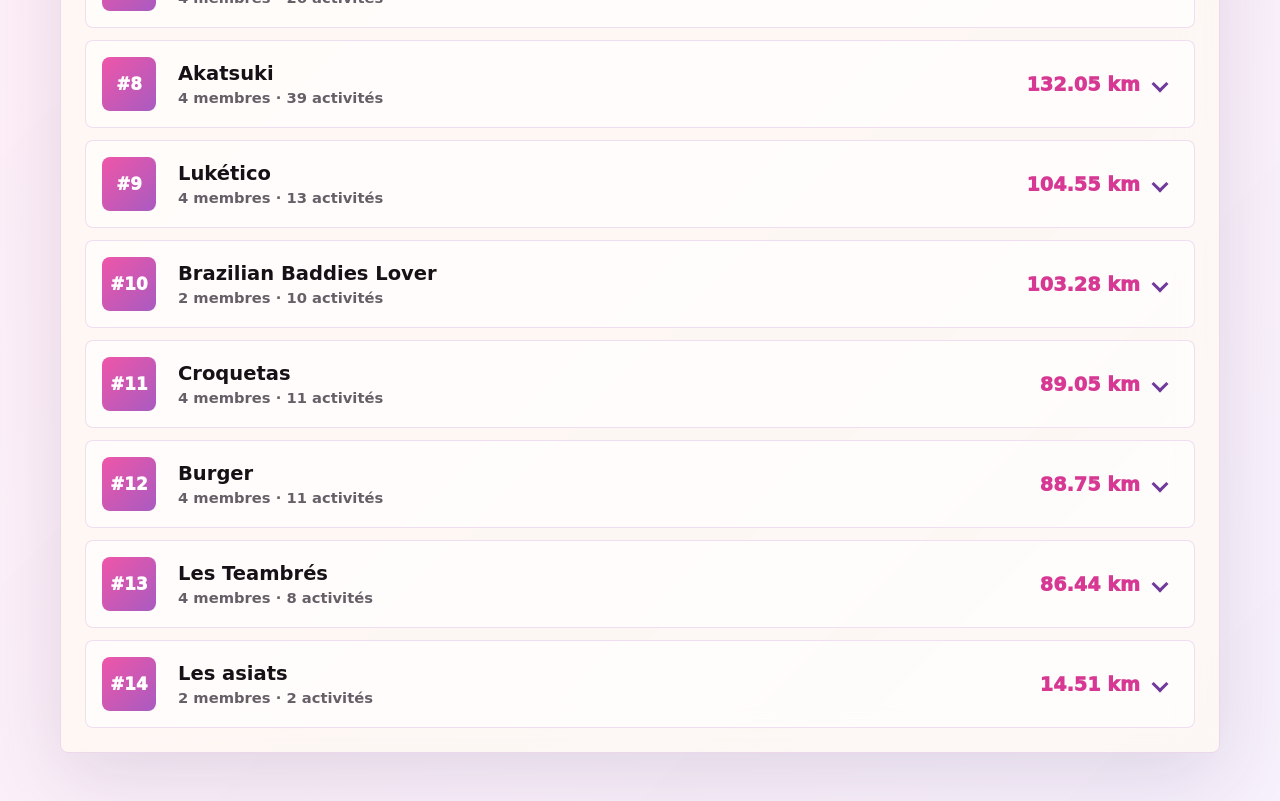
==== commit c12e05f9: "Update Strava data and site" ====
--- a/docs/index.html
+++ b/docs/index.html
@@ -15,7 +15,7 @@
           <h1>Running Team VS</h1>
           <p class="hero-text">Challenge par équipes, distances Strava et classement live.</p>
           
-            <p class="updated">Mis à jour 04/06/2026 19:10 heure de Paris</p>
+            <p class="updated">Mis à jour 04/06/2026 19:21 heure de Paris</p>
           
         </div>
 
@@ -33,7 +33,7 @@
         <section class="metrics" aria-label="Résumé du challenge">
           <article class="metric-card glass-panel">
             <span class="metric-label">Distance totale</span>
-            <strong>2561.93 km</strong>
+            <strong>2583.35 km</strong>
           </article>
           <article class="metric-card glass-panel">
             <span class="metric-label">Équipes</span>
@@ -190,17 +190,17 @@
                   <span class="rank">#3</span>
                   <span class="team-summary">
                     <span class="team-title">Esiee en sueur</span>
-                    <span class="team-subline">4 membres · 37 activités</span>
-                  </span>
-                  <span class="team-score">241.43 km</span>
-                  <span class="chevron" aria-hidden="true"></span>
-                </summary>
-
-                <div class="team-details">
-                  <div class="progress-row">
-                    <span>53.0% du leader</span>
-                    <div class="progress-track" aria-label="53.0 pour cent du leader">
-                      <span style="width: 53.0%"></span>
+                    <span class="team-subline">4 membres · 38 activités</span>
+                  </span>
+                  <span class="team-score">262.84 km</span>
+                  <span class="chevron" aria-hidden="true"></span>
+                </summary>
+
+                <div class="team-details">
+                  <div class="progress-row">
+                    <span>57.7% du leader</span>
+                    <div class="progress-track" aria-label="57.7 pour cent du leader">
+                      <span style="width: 57.7%"></span>
                     </div>
                   </div>
 
@@ -220,6 +220,13 @@
                       </div>
                     
                       <div class="member-row" role="row">
+                        <span role="cell" data-label="Coureur">RomaneJ.</span>
+                        <strong role="cell" data-label="Distance">69.10 km</strong>
+                        <span role="cell" data-label="Activités">13</span>
+                        <span role="cell" data-label="Dernière activité">Bruh</span>
+                      </div>
+                    
+                      <div class="member-row" role="row">
                         <span role="cell" data-label="Coureur">BenB.</span>
                         <strong role="cell" data-label="Distance">63.37 km</strong>
                         <span role="cell" data-label="Activités">6</span>
@@ -231,13 +238,6 @@
                         <strong role="cell" data-label="Distance">50.28 km</strong>
                         <span role="cell" data-label="Activités">11</span>
                         <span role="cell" data-label="Dernière activité">Afternoon Run</span>
-                      </div>
-                    
-                      <div class="member-row" role="row">
-                        <span role="cell" data-label="Coureur">RomaneJ.</span>
-                        <strong role="cell" data-label="Distance">47.68 km</strong>
-                        <span role="cell" data-label="Activités">12</span>
-                        <span role="cell" data-label="Dernière activité">Course à pied du midi</span>
                       </div>
                     
                   </div>
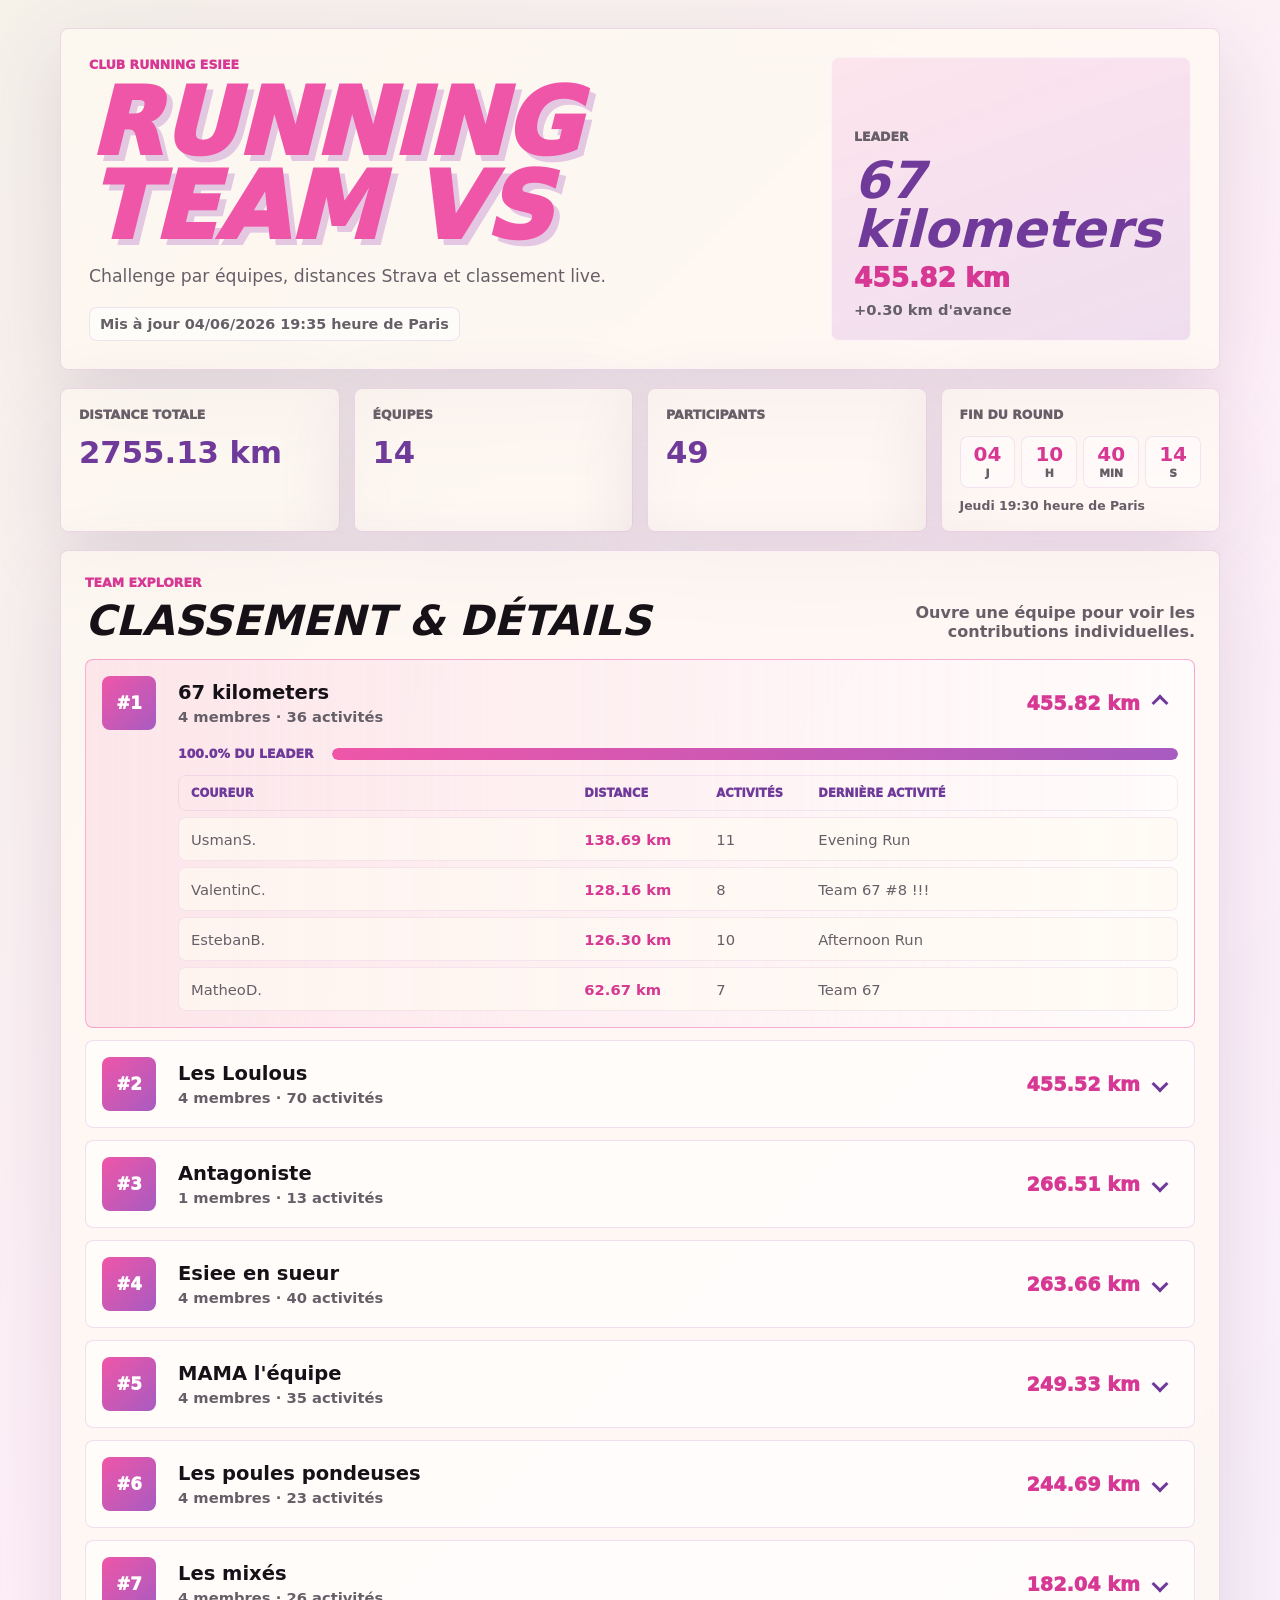
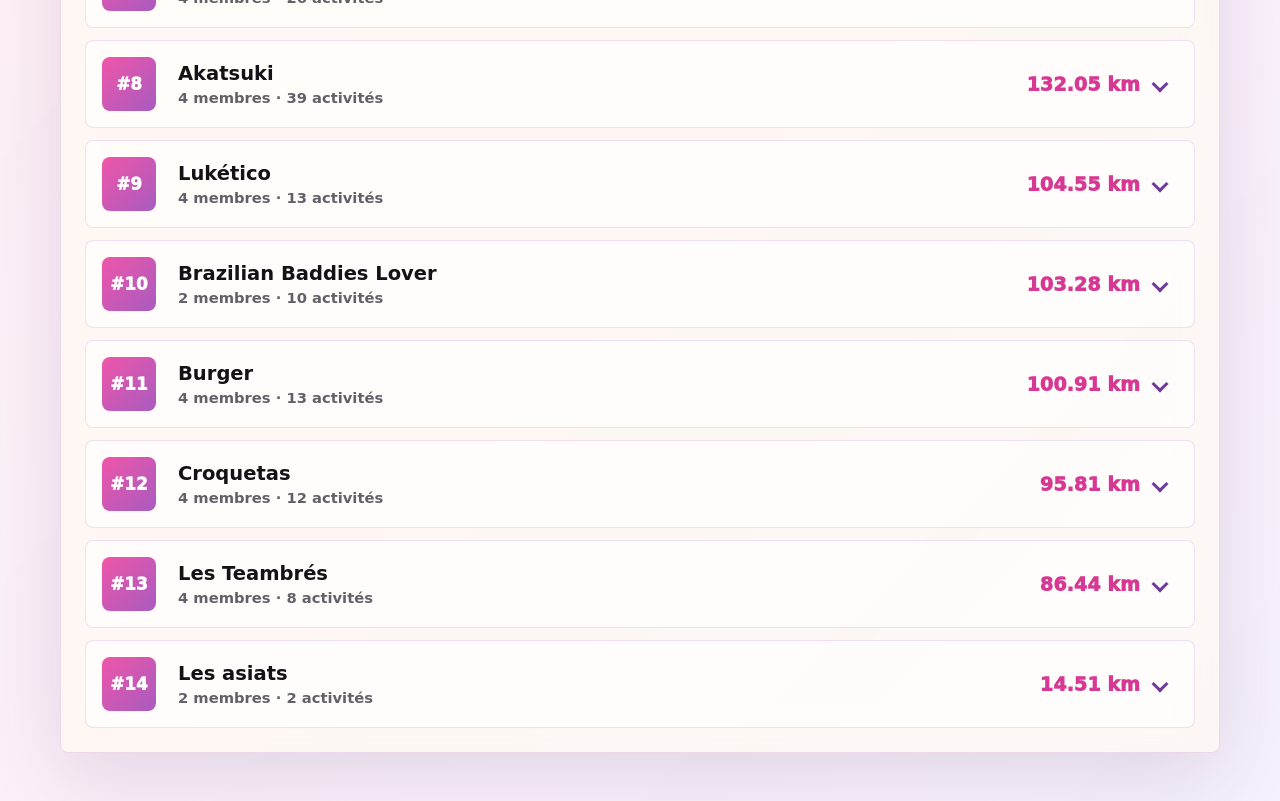
==== commit 7b5ca2c4: "Update Strava data and site" ====
--- a/docs/index.html
+++ b/docs/index.html
@@ -15,16 +15,16 @@
           <h1>Running Team VS</h1>
           <p class="hero-text">Challenge par équipes, distances Strava et classement live.</p>
           
-            <p class="updated">Mis à jour 04/06/2026 19:21 heure de Paris</p>
+            <p class="updated">Mis à jour 04/06/2026 19:35 heure de Paris</p>
           
         </div>
 
         <aside class="leader-panel" aria-label="Équipe en tête">
           <span class="panel-label">Leader</span>
-          <strong>Les Loulous</strong>
-          <span>455.52 km</span>
+          <strong>67 kilometers</strong>
+          <span>455.82 km</span>
           
-            <small>+41.03 km d'avance</small>
+            <small>+0.30 km d'avance</small>
           
         </aside>
       </header>
@@ -33,7 +33,7 @@
         <section class="metrics" aria-label="Résumé du challenge">
           <article class="metric-card glass-panel">
             <span class="metric-label">Distance totale</span>
-            <strong>2583.35 km</strong>
+            <strong>2755.13 km</strong>
           </article>
           <article class="metric-card glass-panel">
             <span class="metric-label">Équipes</span>
@@ -70,10 +70,10 @@
                 <summary>
                   <span class="rank">#1</span>
                   <span class="team-summary">
-                    <span class="team-title">Les Loulous</span>
-                    <span class="team-subline">4 membres · 70 activités</span>
-                  </span>
-                  <span class="team-score">455.52 km</span>
+                    <span class="team-title">67 kilometers</span>
+                    <span class="team-subline">4 membres · 36 activités</span>
+                  </span>
+                  <span class="team-score">455.82 km</span>
                   <span class="chevron" aria-hidden="true"></span>
                 </summary>
 
@@ -82,6 +82,65 @@
                     <span>100.0% du leader</span>
                     <div class="progress-track" aria-label="100.0 pour cent du leader">
                       <span style="width: 100.0%"></span>
+                    </div>
+                  </div>
+
+                  <div class="member-table" role="table" aria-label="Contributions individuelles">
+                    <div class="member-row member-head" role="row">
+                      <span role="columnheader">Coureur</span>
+                      <span role="columnheader">Distance</span>
+                      <span role="columnheader">Activités</span>
+                      <span role="columnheader">Dernière activité</span>
+                    </div>
+                    
+                      <div class="member-row" role="row">
+                        <span role="cell" data-label="Coureur">UsmanS.</span>
+                        <strong role="cell" data-label="Distance">138.69 km</strong>
+                        <span role="cell" data-label="Activités">11</span>
+                        <span role="cell" data-label="Dernière activité">Evening Run</span>
+                      </div>
+                    
+                      <div class="member-row" role="row">
+                        <span role="cell" data-label="Coureur">ValentinC.</span>
+                        <strong role="cell" data-label="Distance">128.16 km</strong>
+                        <span role="cell" data-label="Activités">8</span>
+                        <span role="cell" data-label="Dernière activité">Team 67 #8 !!!</span>
+                      </div>
+                    
+                      <div class="member-row" role="row">
+                        <span role="cell" data-label="Coureur">EstebanB.</span>
+                        <strong role="cell" data-label="Distance">126.30 km</strong>
+                        <span role="cell" data-label="Activités">10</span>
+                        <span role="cell" data-label="Dernière activité">Afternoon Run</span>
+                      </div>
+                    
+                      <div class="member-row" role="row">
+                        <span role="cell" data-label="Coureur">MatheoD.</span>
+                        <strong role="cell" data-label="Distance">62.67 km</strong>
+                        <span role="cell" data-label="Activités">7</span>
+                        <span role="cell" data-label="Dernière activité">Team 67</span>
+                      </div>
+                    
+                  </div>
+                </div>
+              </details>
+            
+              <details class="team-card" >
+                <summary>
+                  <span class="rank">#2</span>
+                  <span class="team-summary">
+                    <span class="team-title">Les Loulous</span>
+                    <span class="team-subline">4 membres · 70 activités</span>
+                  </span>
+                  <span class="team-score">455.52 km</span>
+                  <span class="chevron" aria-hidden="true"></span>
+                </summary>
+
+                <div class="team-details">
+                  <div class="progress-row">
+                    <span>99.9% du leader</span>
+                    <div class="progress-track" aria-label="99.9 pour cent du leader">
+                      <span style="width: 99.9%"></span>
                     </div>
                   </div>
 
@@ -127,103 +186,81 @@
             
               <details class="team-card" >
                 <summary>
-                  <span class="rank">#2</span>
-                  <span class="team-summary">
-                    <span class="team-title">67 kilometers</span>
-                    <span class="team-subline">4 membres · 33 activités</span>
-                  </span>
-                  <span class="team-score">414.49 km</span>
-                  <span class="chevron" aria-hidden="true"></span>
-                </summary>
-
-                <div class="team-details">
-                  <div class="progress-row">
-                    <span>91.0% du leader</span>
-                    <div class="progress-track" aria-label="91.0 pour cent du leader">
-                      <span style="width: 91.0%"></span>
-                    </div>
-                  </div>
-
-                  <div class="member-table" role="table" aria-label="Contributions individuelles">
-                    <div class="member-row member-head" role="row">
-                      <span role="columnheader">Coureur</span>
-                      <span role="columnheader">Distance</span>
-                      <span role="columnheader">Activités</span>
-                      <span role="columnheader">Dernière activité</span>
-                    </div>
-                    
-                      <div class="member-row" role="row">
-                        <span role="cell" data-label="Coureur">UsmanS.</span>
-                        <strong role="cell" data-label="Distance">135.69 km</strong>
-                        <span role="cell" data-label="Activités">10</span>
-                        <span role="cell" data-label="Dernière activité">67 coup de grâce</span>
-                      </div>
-                    
-                      <div class="member-row" role="row">
-                        <span role="cell" data-label="Coureur">ValentinC.</span>
-                        <strong role="cell" data-label="Distance">109.13 km</strong>
-                        <span role="cell" data-label="Activités">7</span>
-                        <span role="cell" data-label="Dernière activité">Team 67 #7 !!
-Les 100 km sont atteints !!!</span>
-                      </div>
-                    
-                      <div class="member-row" role="row">
-                        <span role="cell" data-label="Coureur">EstebanB.</span>
-                        <strong role="cell" data-label="Distance">107.01 km</strong>
+                  <span class="rank">#3</span>
+                  <span class="team-summary">
+                    <span class="team-title">Antagoniste</span>
+                    <span class="team-subline">1 membres · 13 activités</span>
+                  </span>
+                  <span class="team-score">266.51 km</span>
+                  <span class="chevron" aria-hidden="true"></span>
+                </summary>
+
+                <div class="team-details">
+                  <div class="progress-row">
+                    <span>58.5% du leader</span>
+                    <div class="progress-track" aria-label="58.5 pour cent du leader">
+                      <span style="width: 58.5%"></span>
+                    </div>
+                  </div>
+
+                  <div class="member-table" role="table" aria-label="Contributions individuelles">
+                    <div class="member-row member-head" role="row">
+                      <span role="columnheader">Coureur</span>
+                      <span role="columnheader">Distance</span>
+                      <span role="columnheader">Activités</span>
+                      <span role="columnheader">Dernière activité</span>
+                    </div>
+                    
+                      <div class="member-row" role="row">
+                        <span role="cell" data-label="Coureur">StanislasD.</span>
+                        <strong role="cell" data-label="Distance">266.51 km</strong>
+                        <span role="cell" data-label="Activités">13</span>
+                        <span role="cell" data-label="Dernière activité">Je rigolais evidemment ;)</span>
+                      </div>
+                    
+                  </div>
+                </div>
+              </details>
+            
+              <details class="team-card" >
+                <summary>
+                  <span class="rank">#4</span>
+                  <span class="team-summary">
+                    <span class="team-title">Esiee en sueur</span>
+                    <span class="team-subline">4 membres · 40 activités</span>
+                  </span>
+                  <span class="team-score">263.66 km</span>
+                  <span class="chevron" aria-hidden="true"></span>
+                </summary>
+
+                <div class="team-details">
+                  <div class="progress-row">
+                    <span>57.8% du leader</span>
+                    <div class="progress-track" aria-label="57.8 pour cent du leader">
+                      <span style="width: 57.8%"></span>
+                    </div>
+                  </div>
+
+                  <div class="member-table" role="table" aria-label="Contributions individuelles">
+                    <div class="member-row member-head" role="row">
+                      <span role="columnheader">Coureur</span>
+                      <span role="columnheader">Distance</span>
+                      <span role="columnheader">Activités</span>
+                      <span role="columnheader">Dernière activité</span>
+                    </div>
+                    
+                      <div class="member-row" role="row">
+                        <span role="cell" data-label="Coureur">EthanS.</span>
+                        <strong role="cell" data-label="Distance">80.25 km</strong>
                         <span role="cell" data-label="Activités">9</span>
-                        <span role="cell" data-label="Dernière activité">Afternoon Run</span>
-                      </div>
-                    
-                      <div class="member-row" role="row">
-                        <span role="cell" data-label="Coureur">MatheoD.</span>
-                        <strong role="cell" data-label="Distance">62.67 km</strong>
-                        <span role="cell" data-label="Activités">7</span>
-                        <span role="cell" data-label="Dernière activité">Team 67</span>
-                      </div>
-                    
-                  </div>
-                </div>
-              </details>
-            
-              <details class="team-card" >
-                <summary>
-                  <span class="rank">#3</span>
-                  <span class="team-summary">
-                    <span class="team-title">Esiee en sueur</span>
-                    <span class="team-subline">4 membres · 38 activités</span>
-                  </span>
-                  <span class="team-score">262.84 km</span>
-                  <span class="chevron" aria-hidden="true"></span>
-                </summary>
-
-                <div class="team-details">
-                  <div class="progress-row">
-                    <span>57.7% du leader</span>
-                    <div class="progress-track" aria-label="57.7 pour cent du leader">
-                      <span style="width: 57.7%"></span>
-                    </div>
-                  </div>
-
-                  <div class="member-table" role="table" aria-label="Contributions individuelles">
-                    <div class="member-row member-head" role="row">
-                      <span role="columnheader">Coureur</span>
-                      <span role="columnheader">Distance</span>
-                      <span role="columnheader">Activités</span>
-                      <span role="columnheader">Dernière activité</span>
-                    </div>
-                    
-                      <div class="member-row" role="row">
-                        <span role="cell" data-label="Coureur">EthanS.</span>
-                        <strong role="cell" data-label="Distance">80.09 km</strong>
-                        <span role="cell" data-label="Activités">8</span>
-                        <span role="cell" data-label="Dernière activité">Course à pied dans l&#39;après-midi</span>
+                        <span role="cell" data-label="Dernière activité">Course à pied le soir</span>
                       </div>
                     
                       <div class="member-row" role="row">
                         <span role="cell" data-label="Coureur">RomaneJ.</span>
-                        <strong role="cell" data-label="Distance">69.10 km</strong>
-                        <span role="cell" data-label="Activités">13</span>
-                        <span role="cell" data-label="Dernière activité">Bruh</span>
+                        <strong role="cell" data-label="Distance">69.76 km</strong>
+                        <span role="cell" data-label="Activités">14</span>
+                        <span role="cell" data-label="Dernière activité">Course à pied le soir</span>
                       </div>
                     
                       <div class="member-row" role="row">
@@ -246,20 +283,79 @@
             
               <details class="team-card" >
                 <summary>
-                  <span class="rank">#4</span>
+                  <span class="rank">#5</span>
+                  <span class="team-summary">
+                    <span class="team-title">MAMA l&#39;équipe</span>
+                    <span class="team-subline">4 membres · 35 activités</span>
+                  </span>
+                  <span class="team-score">249.33 km</span>
+                  <span class="chevron" aria-hidden="true"></span>
+                </summary>
+
+                <div class="team-details">
+                  <div class="progress-row">
+                    <span>54.7% du leader</span>
+                    <div class="progress-track" aria-label="54.7 pour cent du leader">
+                      <span style="width: 54.7%"></span>
+                    </div>
+                  </div>
+
+                  <div class="member-table" role="table" aria-label="Contributions individuelles">
+                    <div class="member-row member-head" role="row">
+                      <span role="columnheader">Coureur</span>
+                      <span role="columnheader">Distance</span>
+                      <span role="columnheader">Activités</span>
+                      <span role="columnheader">Dernière activité</span>
+                    </div>
+                    
+                      <div class="member-row" role="row">
+                        <span role="cell" data-label="Coureur">AntoL.</span>
+                        <strong role="cell" data-label="Distance">113.99 km</strong>
+                        <span role="cell" data-label="Activités">11</span>
+                        <span role="cell" data-label="Dernière activité">Je crois j’ai plus de jambes</span>
+                      </div>
+                    
+                      <div class="member-row" role="row">
+                        <span role="cell" data-label="Coureur">AgatheM.</span>
+                        <strong role="cell" data-label="Distance">61.92 km</strong>
+                        <span role="cell" data-label="Activités">12</span>
+                        <span role="cell" data-label="Dernière activité">Dans les pas de Mathis</span>
+                      </div>
+                    
+                      <div class="member-row" role="row">
+                        <span role="cell" data-label="Coureur">Mederic</span>
+                        <strong role="cell" data-label="Distance">42.04 km</strong>
+                        <span role="cell" data-label="Activités">8</span>
+                        <span role="cell" data-label="Dernière activité">Course à pied en soirée</span>
+                      </div>
+                    
+                      <div class="member-row" role="row">
+                        <span role="cell" data-label="Coureur">MathisG.</span>
+                        <strong role="cell" data-label="Distance">31.37 km</strong>
+                        <span role="cell" data-label="Activités">4</span>
+                        <span role="cell" data-label="Dernière activité">Course à pied le matin</span>
+                      </div>
+                    
+                  </div>
+                </div>
+              </details>
+            
+              <details class="team-card" >
+                <summary>
+                  <span class="rank">#6</span>
                   <span class="team-summary">
                     <span class="team-title">Les poules pondeuses</span>
-                    <span class="team-subline">4 membres · 21 activités</span>
-                  </span>
-                  <span class="team-score">229.50 km</span>
-                  <span class="chevron" aria-hidden="true"></span>
-                </summary>
-
-                <div class="team-details">
-                  <div class="progress-row">
-                    <span>50.4% du leader</span>
-                    <div class="progress-track" aria-label="50.4 pour cent du leader">
-                      <span style="width: 50.4%"></span>
+                    <span class="team-subline">4 membres · 23 activités</span>
+                  </span>
+                  <span class="team-score">244.69 km</span>
+                  <span class="chevron" aria-hidden="true"></span>
+                </summary>
+
+                <div class="team-details">
+                  <div class="progress-row">
+                    <span>53.7% du leader</span>
+                    <div class="progress-track" aria-label="53.7 pour cent du leader">
+                      <span style="width: 53.7%"></span>
                     </div>
                   </div>
 
@@ -273,9 +369,16 @@
                     
                       <div class="member-row" role="row">
                         <span role="cell" data-label="Coureur">VincentP.</span>
-                        <strong role="cell" data-label="Distance">84.54 km</strong>
+                        <strong role="cell" data-label="Distance">93.51 km</strong>
+                        <span role="cell" data-label="Activités">8</span>
+                        <span role="cell" data-label="Dernière activité">Večerní běh</span>
+                      </div>
+                    
+                      <div class="member-row" role="row">
+                        <span role="cell" data-label="Coureur">YaelS.</span>
+                        <strong role="cell" data-label="Distance">58.46 km</strong>
                         <span role="cell" data-label="Activités">7</span>
-                        <span role="cell" data-label="Dernière activité">Odpolední běh</span>
+                        <span role="cell" data-label="Dernière activité">Evening Run</span>
                       </div>
                     
                       <div class="member-row" role="row">
@@ -286,13 +389,6 @@
                       </div>
                     
                       <div class="member-row" role="row">
-                        <span role="cell" data-label="Coureur">YaelS.</span>
-                        <strong role="cell" data-label="Distance">52.24 km</strong>
-                        <span role="cell" data-label="Activités">6</span>
-                        <span role="cell" data-label="Dernière activité">Lunch Run</span>
-                      </div>
-                    
-                      <div class="member-row" role="row">
                         <span role="cell" data-label="Coureur">LeonR.</span>
                         <strong role="cell" data-label="Distance">37.19 km</strong>
                         <span role="cell" data-label="Activités">5</span>
@@ -305,103 +401,6 @@
             
               <details class="team-card" >
                 <summary>
-                  <span class="rank">#5</span>
-                  <span class="team-summary">
-                    <span class="team-title">MAMA l&#39;équipe</span>
-                    <span class="team-subline">4 membres · 33 activités</span>
-                  </span>
-                  <span class="team-score">215.19 km</span>
-                  <span class="chevron" aria-hidden="true"></span>
-                </summary>
-
-                <div class="team-details">
-                  <div class="progress-row">
-                    <span>47.2% du leader</span>
-                    <div class="progress-track" aria-label="47.2 pour cent du leader">
-                      <span style="width: 47.2%"></span>
-                    </div>
-                  </div>
-
-                  <div class="member-table" role="table" aria-label="Contributions individuelles">
-                    <div class="member-row member-head" role="row">
-                      <span role="columnheader">Coureur</span>
-                      <span role="columnheader">Distance</span>
-                      <span role="columnheader">Activités</span>
-                      <span role="columnheader">Dernière activité</span>
-                    </div>
-                    
-                      <div class="member-row" role="row">
-                        <span role="cell" data-label="Coureur">AntoL.</span>
-                        <strong role="cell" data-label="Distance">86.00 km</strong>
-                        <span role="cell" data-label="Activités">10</span>
-                        <span role="cell" data-label="Dernière activité">Petit 15 km dans le bon</span>
-                      </div>
-                    
-                      <div class="member-row" role="row">
-                        <span role="cell" data-label="Coureur">AgatheM.</span>
-                        <strong role="cell" data-label="Distance">61.92 km</strong>
-                        <span role="cell" data-label="Activités">12</span>
-                        <span role="cell" data-label="Dernière activité">Dans les pas de Mathis</span>
-                      </div>
-                    
-                      <div class="member-row" role="row">
-                        <span role="cell" data-label="Coureur">Mederic</span>
-                        <strong role="cell" data-label="Distance">35.89 km</strong>
-                        <span role="cell" data-label="Activités">7</span>
-                        <span role="cell" data-label="Dernière activité">Course à pied dans l&#39;après-midi</span>
-                      </div>
-                    
-                      <div class="member-row" role="row">
-                        <span role="cell" data-label="Coureur">MathisG.</span>
-                        <strong role="cell" data-label="Distance">31.37 km</strong>
-                        <span role="cell" data-label="Activités">4</span>
-                        <span role="cell" data-label="Dernière activité">Course à pied le matin</span>
-                      </div>
-                    
-                  </div>
-                </div>
-              </details>
-            
-              <details class="team-card" >
-                <summary>
-                  <span class="rank">#6</span>
-                  <span class="team-summary">
-                    <span class="team-title">Antagoniste</span>
-                    <span class="team-subline">1 membres · 12 activités</span>
-                  </span>
-                  <span class="team-score">205.13 km</span>
-                  <span class="chevron" aria-hidden="true"></span>
-                </summary>
-
-                <div class="team-details">
-                  <div class="progress-row">
-                    <span>45.0% du leader</span>
-                    <div class="progress-track" aria-label="45.0 pour cent du leader">
-                      <span style="width: 45.0%"></span>
-                    </div>
-                  </div>
-
-                  <div class="member-table" role="table" aria-label="Contributions individuelles">
-                    <div class="member-row member-head" role="row">
-                      <span role="columnheader">Coureur</span>
-                      <span role="columnheader">Distance</span>
-                      <span role="columnheader">Activités</span>
-                      <span role="columnheader">Dernière activité</span>
-                    </div>
-                    
-                      <div class="member-row" role="row">
-                        <span role="cell" data-label="Coureur">StanislasD.</span>
-                        <strong role="cell" data-label="Distance">205.13 km</strong>
-                        <span role="cell" data-label="Activités">12</span>
-                        <span role="cell" data-label="Dernière activité">Les jambes cuites c&#39;est la fin pour moi</span>
-                      </div>
-                    
-                  </div>
-                </div>
-              </details>
-            
-              <details class="team-card" >
-                <summary>
                   <span class="rank">#7</span>
                   <span class="team-summary">
                     <span class="team-title">Les mixés</span>
@@ -413,9 +412,9 @@
 
                 <div class="team-details">
                   <div class="progress-row">
-                    <span>40.0% du leader</span>
-                    <div class="progress-track" aria-label="40.0 pour cent du leader">
-                      <span style="width: 40.0%"></span>
+                    <span>39.9% du leader</span>
+                    <div class="progress-track" aria-label="39.9 pour cent du leader">
+                      <span style="width: 39.9%"></span>
                     </div>
                   </div>
 
@@ -531,9 +530,9 @@
 
                 <div class="team-details">
                   <div class="progress-row">
-                    <span>23.0% du leader</span>
-                    <div class="progress-track" aria-label="23.0 pour cent du leader">
-                      <span style="width: 23.0%"></span>
+                    <span>22.9% du leader</span>
+                    <div class="progress-track" aria-label="22.9 pour cent du leader">
+                      <span style="width: 22.9%"></span>
                     </div>
                   </div>
 
@@ -626,18 +625,77 @@
                 <summary>
                   <span class="rank">#11</span>
                   <span class="team-summary">
+                    <span class="team-title">Burger</span>
+                    <span class="team-subline">4 membres · 13 activités</span>
+                  </span>
+                  <span class="team-score">100.91 km</span>
+                  <span class="chevron" aria-hidden="true"></span>
+                </summary>
+
+                <div class="team-details">
+                  <div class="progress-row">
+                    <span>22.1% du leader</span>
+                    <div class="progress-track" aria-label="22.1 pour cent du leader">
+                      <span style="width: 22.1%"></span>
+                    </div>
+                  </div>
+
+                  <div class="member-table" role="table" aria-label="Contributions individuelles">
+                    <div class="member-row member-head" role="row">
+                      <span role="columnheader">Coureur</span>
+                      <span role="columnheader">Distance</span>
+                      <span role="columnheader">Activités</span>
+                      <span role="columnheader">Dernière activité</span>
+                    </div>
+                    
+                      <div class="member-row" role="row">
+                        <span role="cell" data-label="Coureur">BaptisteM.</span>
+                        <strong role="cell" data-label="Distance">45.46 km</strong>
+                        <span role="cell" data-label="Activités">6</span>
+                        <span role="cell" data-label="Dernière activité">Evening Run</span>
+                      </div>
+                    
+                      <div class="member-row" role="row">
+                        <span role="cell" data-label="Coureur">SelmaR.</span>
+                        <strong role="cell" data-label="Distance">31.54 km</strong>
+                        <span role="cell" data-label="Activités">4</span>
+                        <span role="cell" data-label="Dernière activité">Entraînement Jules verne</span>
+                      </div>
+                    
+                      <div class="member-row" role="row">
+                        <span role="cell" data-label="Coureur">CamilleF.</span>
+                        <strong role="cell" data-label="Distance">17.83 km</strong>
+                        <span role="cell" data-label="Activités">2</span>
+                        <span role="cell" data-label="Dernière activité">Course à pied le soir</span>
+                      </div>
+                    
+                      <div class="member-row" role="row">
+                        <span role="cell" data-label="Coureur">SachaB.</span>
+                        <strong role="cell" data-label="Distance">6.08 km</strong>
+                        <span role="cell" data-label="Activités">1</span>
+                        <span role="cell" data-label="Dernière activité">Course à pied en soirée</span>
+                      </div>
+                    
+                  </div>
+                </div>
+              </details>
+            
+              <details class="team-card" >
+                <summary>
+                  <span class="rank">#12</span>
+                  <span class="team-summary">
                     <span class="team-title">Croquetas</span>
-                    <span class="team-subline">4 membres · 11 activités</span>
-                  </span>
-                  <span class="team-score">89.05 km</span>
-                  <span class="chevron" aria-hidden="true"></span>
-                </summary>
-
-                <div class="team-details">
-                  <div class="progress-row">
-                    <span>19.5% du leader</span>
-                    <div class="progress-track" aria-label="19.5 pour cent du leader">
-                      <span style="width: 19.5%"></span>
+                    <span class="team-subline">4 membres · 12 activités</span>
+                  </span>
+                  <span class="team-score">95.81 km</span>
+                  <span class="chevron" aria-hidden="true"></span>
+                </summary>
+
+                <div class="team-details">
+                  <div class="progress-row">
+                    <span>21.0% du leader</span>
+                    <div class="progress-track" aria-label="21.0 pour cent du leader">
+                      <span style="width: 21.0%"></span>
                     </div>
                   </div>
 
@@ -651,8 +709,8 @@
                     
                       <div class="member-row" role="row">
                         <span role="cell" data-label="Coureur">JulianD.</span>
-                        <strong role="cell" data-label="Distance">40.71 km</strong>
-                        <span role="cell" data-label="Activités">4</span>
+                        <strong role="cell" data-label="Distance">47.47 km</strong>
+                        <span role="cell" data-label="Activités">5</span>
                         <span role="cell" data-label="Dernière activité">Evening Run</span>
                       </div>
                     
@@ -675,65 +733,6 @@
                         <strong role="cell" data-label="Distance">2.01 km</strong>
                         <span role="cell" data-label="Activités">1</span>
                         <span role="cell" data-label="Dernière activité">Échauffement je crois</span>
-                      </div>
-                    
-                  </div>
-                </div>
-              </details>
-            
-              <details class="team-card" >
-                <summary>
-                  <span class="rank">#12</span>
-                  <span class="team-summary">
-                    <span class="team-title">Burger</span>
-                    <span class="team-subline">4 membres · 11 activités</span>
-                  </span>
-                  <span class="team-score">88.75 km</span>
-                  <span class="chevron" aria-hidden="true"></span>
-                </summary>
-
-                <div class="team-details">
-                  <div class="progress-row">
-                    <span>19.5% du leader</span>
-                    <div class="progress-track" aria-label="19.5 pour cent du leader">
-                      <span style="width: 19.5%"></span>
-                    </div>
-                  </div>
-
-                  <div class="member-table" role="table" aria-label="Contributions individuelles">
-                    <div class="member-row member-head" role="row">
-                      <span role="columnheader">Coureur</span>
-                      <span role="columnheader">Distance</span>
-                      <span role="columnheader">Activités</span>
-                      <span role="columnheader">Dernière activité</span>
-                    </div>
-                    
-                      <div class="member-row" role="row">
-                        <span role="cell" data-label="Coureur">BaptisteM.</span>
-                        <strong role="cell" data-label="Distance">39.38 km</strong>
-                        <span role="cell" data-label="Activités">5</span>
-                        <span role="cell" data-label="Dernière activité">Evening Run</span>
-                      </div>
-                    
-                      <div class="member-row" role="row">
-                        <span role="cell" data-label="Coureur">SelmaR.</span>
-                        <strong role="cell" data-label="Distance">31.54 km</strong>
-                        <span role="cell" data-label="Activités">4</span>
-                        <span role="cell" data-label="Dernière activité">Entraînement Jules verne</span>
-                      </div>
-                    
-                      <div class="member-row" role="row">
-                        <span role="cell" data-label="Coureur">CamilleF.</span>
-                        <strong role="cell" data-label="Distance">17.83 km</strong>
-                        <span role="cell" data-label="Activités">2</span>
-                        <span role="cell" data-label="Dernière activité">Course à pied le soir</span>
-                      </div>
-                    
-                      <div class="member-row" role="row">
-                        <span role="cell" data-label="Coureur">SachaB.</span>
-                        <strong role="cell" data-label="Distance">0.00 km</strong>
-                        <span role="cell" data-label="Activités">0</span>
-                        <span role="cell" data-label="Dernière activité">Aucune activité comptée</span>
                       </div>
                     
                   </div>
